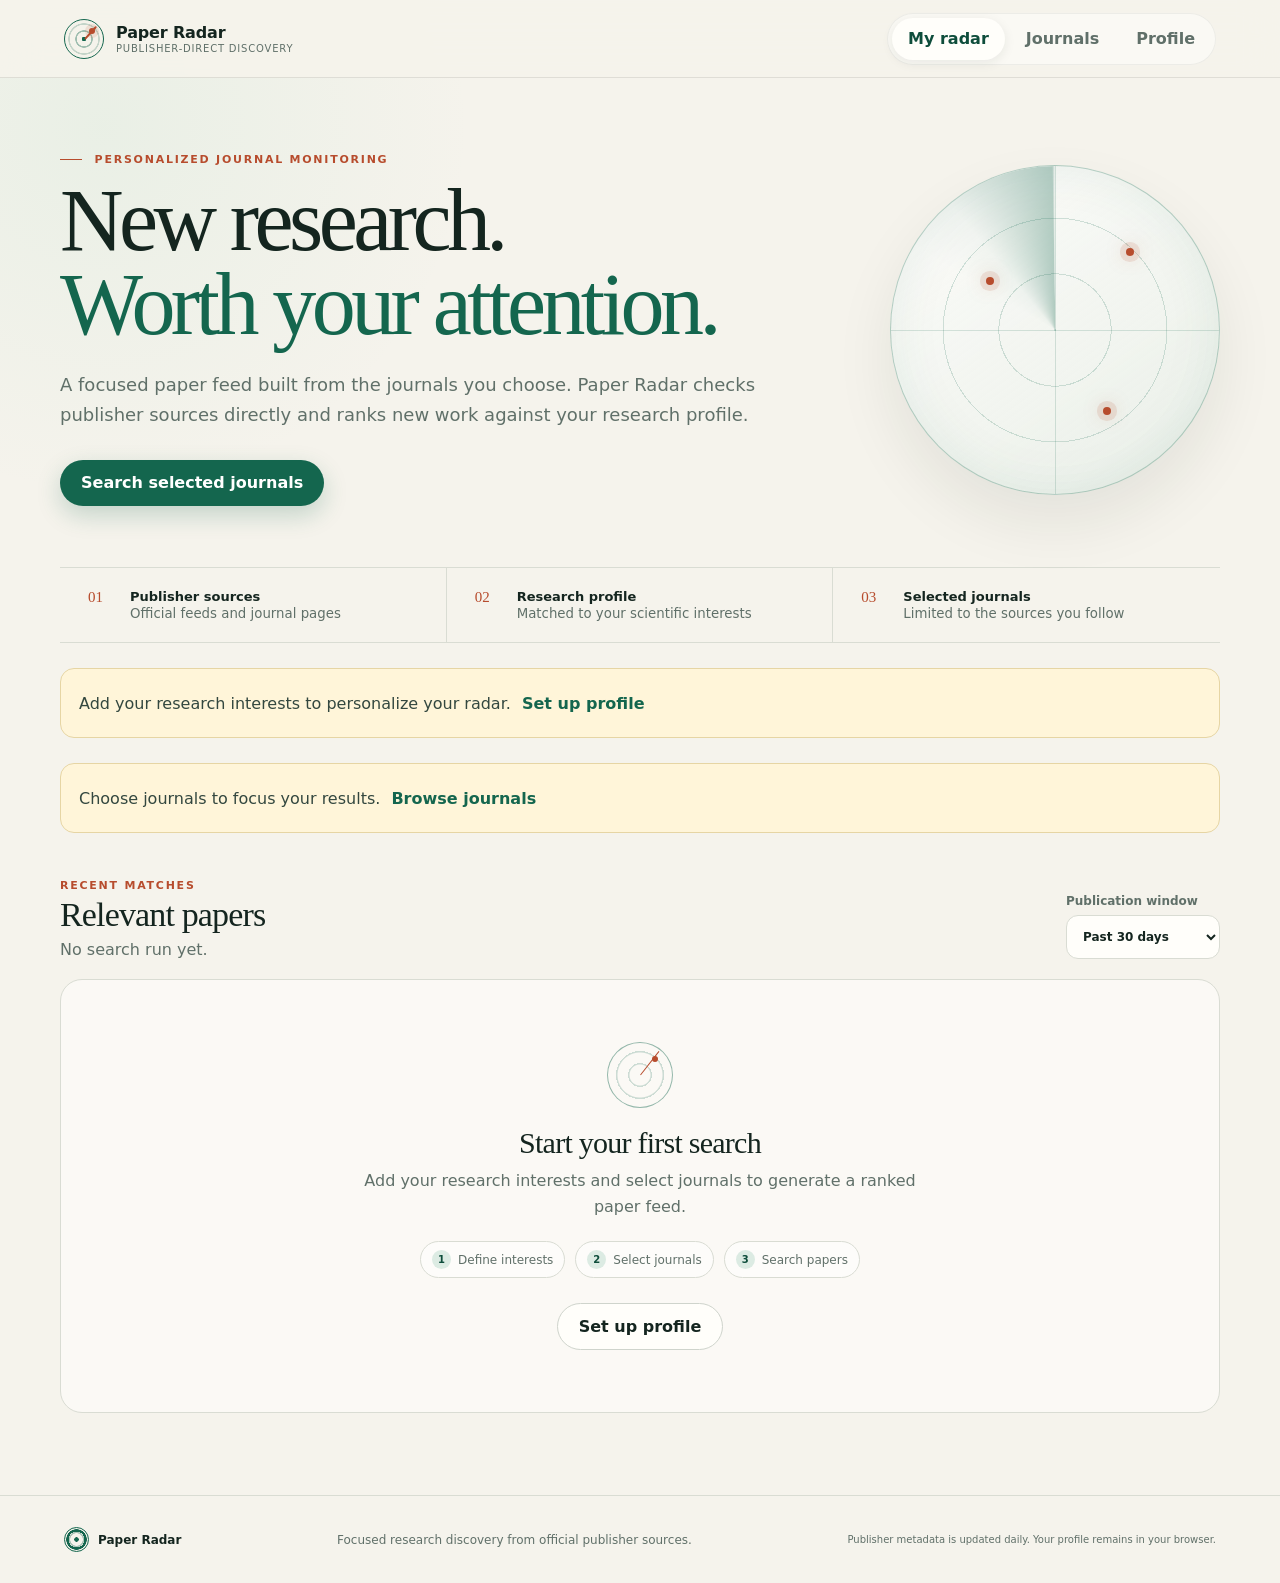
==== index.html @ d27cb145 "Refine interface copy and remove playful slogans" ====
<!doctype html>
<html lang="en">
<head>
  <meta charset="utf-8" />
  <meta name="viewport" content="width=device-width,initial-scale=1" />
  <meta name="description" content="Track new research from journals you choose. Paper Radar checks publisher sources directly and ranks papers against your research profile." />
  <meta name="theme-color" content="#123d32" />
  <meta property="og:type" content="website" />
  <meta property="og:title" content="Paper Radar — Personalized Research Paper Discovery" />
  <meta property="og:description" content="A focused research feed built from journals you trust and the topics you care about." />
  <meta property="og:url" content="https://1250570476.github.io/paper-radar/" />
  <link rel="canonical" href="https://1250570476.github.io/paper-radar/" />
  <title>Paper Radar — Personalized Research Paper Discovery</title>
  <link rel="stylesheet" href="styles.css?v=brand-2" />
  <link rel="stylesheet" href="progress.css?v=1" />
  <script type="application/ld+json">{"@context":"https://schema.org","@type":"SoftwareApplication","name":"Paper Radar","applicationCategory":"EducationalApplication","operatingSystem":"Web","description":"Personalized research paper discovery from selected journal publisher sources.","url":"https://1250570476.github.io/paper-radar/"}</script>
</head>
<body>
  <a class="skip-link" href="#main-content">Skip to content</a>
  <header class="topbar">
    <a class="brand" href="#" aria-label="Paper Radar home">
      <span class="brand-mark" aria-hidden="true"><i></i></span>
      <span class="brand-copy"><strong>Paper Radar</strong><small>Publisher-direct discovery</small></span>
    </a>
    <nav aria-label="Primary navigation">
      <button class="nav-button active" data-view="feed">My radar</button>
      <button class="nav-button" data-view="journals">Journals</button>
      <button class="nav-button" data-view="profile">Profile</button>
    </nav>
  </header>

  <main id="main-content">
    <section id="feed-view" class="view">
      <div class="hero">
        <div class="hero-copy">
          <p class="eyebrow"><span></span> PERSONALIZED JOURNAL MONITORING</p>
          <h1>New research.<br><span>Worth your attention.</span></h1>
          <p class="hero-summary">A focused paper feed built from the journals you choose. Paper Radar checks publisher sources directly and ranks new work against your research profile.</p>
          <div class="hero-actions">
            <button id="refresh-button" class="primary">Search selected journals</button>
          </div>
        </div>
        <div class="hero-radar" aria-hidden="true"><div class="radar-sweep"></div><span class="signal signal-one"></span><span class="signal signal-two"></span><span class="signal signal-three"></span></div>
      </div>

      <div class="trust-strip" aria-label="How Paper Radar works">
        <div><span>01</span><strong>Publisher sources</strong><small>Official feeds and journal pages</small></div>
        <div><span>02</span><strong>Research profile</strong><small>Matched to your scientific interests</small></div>
        <div><span>03</span><strong>Selected journals</strong><small>Limited to the sources you follow</small></div>
      </div>

      <div id="profile-warning" class="notice hidden">Add your research interests to personalize your radar. <button data-go-profile>Set up profile</button></div>
      <div id="journal-warning" class="notice hidden">Choose journals to focus your results. <button data-go-journals>Browse journals</button></div>
      <div class="feed-toolbar"><div><p class="section-kicker">RECENT MATCHES</p><h2>Relevant papers</h2><p id="feed-status">No search run yet.</p></div>
        <label>Publication window<select id="days-select"><option value="7">Past 7 days</option><option value="30" selected>Past 30 days</option><option value="90">Past 90 days</option></select></label>
      </div>
      <div id="paper-list" class="paper-list"></div>
      <div id="empty-state" class="empty">
        <div class="empty-radar" aria-hidden="true"><span></span></div>
        <h3>Start your first search</h3>
        <p>Add your research interests and select journals to generate a ranked paper feed.</p>
        <div class="empty-steps"><span><b>1</b> Define interests</span><span><b>2</b> Select journals</span><span><b>3</b> Search papers</span></div>
        <button class="secondary" data-go-profile>Set up profile</button>
      </div>
    </section>

    <section id="journals-view" class="view hidden">
      <div class="section-heading"><p class="eyebrow"><span></span> JOURNAL SOURCES</p><h1>Select journals<br><em>to follow.</em></h1><p>Build a focused source list from supported journals. Paper Radar monitors their official publisher pages and feeds.</p></div>
      <article class="panel journal-browser">
        <div class="journal-search-row">
          <label class="field">Find a journal by title or ISSN
            <input id="journal-search" type="search" placeholder="Try Science Robotics, Biomaterials, or an ISSN" />
          </label>
          <button id="journal-search-button" class="primary" type="button">Find journals</button>
        </div>
        <div class="catalog-meta"><span id="journal-search-status">Search publisher-monitored journals.</span><span id="last-checked"></span></div>
        <div id="journal-results" class="journal-results"></div>
      </article>
      <div class="favorites-heading"><div><p class="section-kicker">YOUR SOURCE LIST</p><h2>Selected journals</h2><p id="favorites-count">0 journals selected</p></div><button id="check-journals-button" class="secondary">Refresh journal data</button></div>
      <div id="favorite-journals" class="favorite-journals"></div>
    </section>

    <section id="profile-view" class="view hidden">
      <div class="section-heading"><p class="eyebrow"><span></span> RESEARCH PROFILE</p><h1>Define your<br><em>research interests.</em></h1><p>Describe your work in scientific language. Your profile remains in this browser and is used to rank papers from your selected journals.</p></div>
      <form id="profile-form" class="profile-grid">
        <article class="panel">
          <div class="step"><span>1</span><div><h2>Add your research context</h2><p>Upload a CV or paste selected research text. Extraction happens locally in your browser.</p></div></div>
          <label class="dropzone" for="cv-file"><input id="cv-file" type="file" accept=".pdf,.txt,.md,text/plain,application/pdf" /><strong>Choose a CV file</strong><span id="file-label">PDF, TXT, or Markdown</span></label>
          <label class="field">CV and research context<textarea id="cv-text" rows="8" placeholder="Extracted text appears here. You can also paste selected research context directly."></textarea></label>
        </article>
        <article class="panel">
          <div class="step"><span>2</span><div><h2>Define research interests</h2><p>Combine specific systems, materials, methods, mechanisms, and applications.</p></div></div>
          <label class="field">Research interests<textarea id="interests" rows="7" required placeholder="Example: magnetic hydrogel microrobots, ultrasound neuromodulation, droplet microfluidics, piezoelectric nanoparticles"></textarea></label>
          <label class="field">Topics to filter out<input id="excluded" placeholder="Optional: cancer, astronomy" /></label>
        </article>
        <article class="panel journals">
          <div class="step"><span>3</span><div><h2>Select trusted journals</h2><p>Your source list keeps discovery intentional and transparent.</p></div></div>
          <button type="button" class="secondary" data-go-journals>Choose journals</button>
          <p id="profile-journal-summary" class="inline-summary"></p>
        </article>
        <div class="form-actions"><span id="save-status"></span><button class="primary" type="submit">Save research profile</button></div>
      </form>
    </section>
  </main>

  <aside id="search-progress" class="search-progress hidden" aria-live="polite" aria-label="Paper search progress">
    <div class="scan-head"><div class="scan-orbit" aria-hidden="true"><span></span></div><div><p class="scan-kicker">SEARCHING SELECTED JOURNALS</p><h2>Search in progress</h2></div><button id="minimize-scan" class="scan-minimize" type="button" aria-label="Minimize search progress">−</button></div>
    <div class="scan-body"><div class="scan-progress-track"><span id="scan-progress-bar"></span></div><div class="scan-progress-meta"><strong id="scan-percent">0%</strong></div>
      <div class="scan-current"><span class="scan-pulse"></span><div><small id="scan-current-label">CURRENT JOURNAL</small><strong id="scan-current-value">Preparing selected journals</strong></div></div>
      <div class="scan-stats"><div><strong id="scan-candidates">0</strong><span>papers checked</span></div><div><strong id="scan-matches">0</strong><span>matches found</span></div></div>
    </div>
    <button id="expand-scan" class="scan-expand hidden" type="button"><span class="scan-pulse"></span><span id="scan-mini-text">Scanning papers…</span><strong id="scan-mini-percent">0%</strong></button>
  </aside>

  <footer><div class="footer-brand"><span class="mini-mark" aria-hidden="true"></span><strong>Paper Radar</strong></div><p>Focused research discovery from official publisher sources.</p><small>Publisher metadata is updated daily. Your profile remains in your browser.</small></footer>
  <script type="module" src="app.js?v=brand-2"></script>
</body>
</html>
---- styles.css ----
:root {
  --ink: #14251f;
  --ink-soft: #33473f;
  --muted: #607069;
  --paper: #f5f3ec;
  --paper-deep: #ece9df;
  --card: #fffefa;
  --line: #d9dcd3;
  --green: #14664e;
  --green-dark: #0e4d3b;
  --mint: #dcebe3;
  --mint-bright: #8bd3b2;
  --orange: #b74c2d;
  --orange-soft: #f2d9cf;
  --shadow: 0 18px 50px rgba(20, 37, 31, .08);
}

* { box-sizing: border-box; }
html { scroll-behavior: smooth; }
body {
  margin: 0;
  background:
    radial-gradient(circle at 8% 8%, rgba(139, 211, 178, .11), transparent 23rem),
    var(--paper);
  color: var(--ink);
  font-family: Inter, ui-sans-serif, system-ui, -apple-system, BlinkMacSystemFont, "Segoe UI", sans-serif;
  -webkit-font-smoothing: antialiased;
}
button, select, input, textarea { font: inherit; }
button, a { -webkit-tap-highlight-color: transparent; }
button:focus-visible, a:focus-visible, select:focus-visible, input:focus-visible, textarea:focus-visible {
  outline: 3px solid #ef9b79;
  outline-offset: 3px;
}
.skip-link { position: fixed; left: 18px; top: -80px; z-index: 100; padding: 11px 16px; border-radius: 10px; background: var(--ink); color: white; text-decoration: none; }
.skip-link:focus { top: 14px; }
.hidden { display: none !important; }

.topbar {
  min-height: 78px;
  border-bottom: 1px solid rgba(20, 37, 31, .1);
  display: flex;
  align-items: center;
  justify-content: space-between;
  gap: 28px;
  padding: 10px clamp(20px, 5vw, 76px);
  background: rgba(245, 243, 236, .9);
  position: sticky;
  top: 0;
  z-index: 20;
  backdrop-filter: blur(18px);
}
.brand { display: flex; align-items: center; gap: 12px; color: var(--ink); text-decoration: none; }
.brand-mark, .mini-mark {
  position: relative;
  display: block;
  flex: none;
  width: 40px;
  height: 40px;
  border: 1.5px solid var(--green);
  border-radius: 50%;
  background:
    radial-gradient(circle, var(--green) 0 2px, transparent 2.5px 7px, rgba(20,102,78,.38) 7.5px 8.5px, transparent 9px 14px, rgba(20,102,78,.22) 14.5px 15.5px, transparent 16px);
}
.brand-mark::before { content: ""; position: absolute; left: 50%; bottom: 50%; width: 1.5px; height: 17px; background: var(--orange); transform-origin: bottom; transform: rotate(42deg); border-radius: 2px; }
.brand-mark i { position: absolute; width: 6px; height: 6px; border-radius: 50%; background: var(--orange); right: 8px; top: 8px; box-shadow: 0 0 0 4px rgba(183,76,45,.12); }
.brand-copy { display: grid; gap: 1px; }
.brand-copy strong { font-size: 16px; letter-spacing: -.01em; }
.brand-copy small { color: var(--muted); font-size: 10px; letter-spacing: .08em; text-transform: uppercase; }
.topbar nav { display: flex; gap: 5px; padding: 4px; border-radius: 999px; background: rgba(255,255,255,.48); border: 1px solid rgba(20,37,31,.06); }
.nav-button { min-height: 42px; border: 0; background: transparent; padding: 10px 16px; border-radius: 999px; color: var(--muted); cursor: pointer; font-weight: 650; }
.nav-button:hover { color: var(--ink); }
.nav-button.active { background: var(--card); color: var(--green-dark); box-shadow: 0 3px 12px rgba(20,37,31,.08); }

main { max-width: 1220px; margin: auto; padding: 0 30px 82px; }
.hero { min-height: 490px; display: grid; grid-template-columns: minmax(0, 1.45fr) minmax(290px, .55fr); align-items: center; gap: clamp(30px, 8vw, 110px); padding: 72px 0 58px; border-bottom: 1px solid var(--line); }
.hero-copy { max-width: 800px; }
.eyebrow, .section-kicker { margin: 0; color: var(--orange); font-size: 11px; font-weight: 850; letter-spacing: .16em; text-transform: uppercase; }
.eyebrow span { display: inline-block; width: 22px; height: 1px; margin: 0 7px 3px 0; background: currentColor; }
.hero h1, .section-heading h1 {
  font-family: Georgia, "Times New Roman", serif;
  font-size: clamp(50px, 7.2vw, 88px);
  line-height: .95;
  letter-spacing: -.052em;
  margin: 13px 0 24px;
  font-weight: 500;
}
.hero h1 span, .section-heading h1 em { color: var(--green); font-style: normal; }
.hero-summary, .section-heading > p:last-child { max-width: 730px; color: var(--muted); font-size: 18px; line-height: 1.65; }
.hero-actions { display: flex; align-items: center; gap: 18px; margin-top: 30px; }
.hero-actions small { color: var(--muted); }
.primary, .secondary { min-height: 46px; border-radius: 999px; padding: 13px 21px; font-weight: 760; cursor: pointer; white-space: nowrap; transition: transform .18s ease, box-shadow .18s ease, background .18s ease; }
.primary { border: 0; background: var(--green); color: white; box-shadow: 0 9px 25px rgba(20,102,78,.22); }
.primary:hover { background: var(--green-dark); transform: translateY(-1px); box-shadow: 0 12px 28px rgba(20,102,78,.26); }
.primary:disabled { opacity: .55; transform: none; cursor: wait; }
.secondary { border: 1px solid #cfd4cc; background: var(--card); color: var(--ink); }
.secondary:hover { border-color: #aab7b0; transform: translateY(-1px); box-shadow: 0 8px 20px rgba(20,37,31,.07); }

.hero-radar { justify-self: end; position: relative; width: min(31vw, 330px); aspect-ratio: 1; border-radius: 50%; overflow: hidden; border: 1px solid rgba(20,102,78,.3); background: repeating-radial-gradient(circle, rgba(20,102,78,.18) 0 1px, transparent 1px 24%), linear-gradient(145deg, rgba(255,255,255,.72), rgba(220,235,227,.45)); box-shadow: inset 0 0 50px rgba(20,102,78,.08), 0 28px 60px rgba(20,37,31,.08); }
.hero-radar::before, .hero-radar::after { content: ""; position: absolute; background: rgba(20,102,78,.16); }
.hero-radar::before { width: 100%; height: 1px; top: 50%; }
.hero-radar::after { height: 100%; width: 1px; left: 50%; }
.radar-sweep { position: absolute; inset: 0; border-radius: 50%; background: conic-gradient(from 0deg, transparent 0 300deg, rgba(20,102,78,.03) 320deg, rgba(20,102,78,.3) 359deg, transparent 360deg); animation: heroSweep 6s linear infinite; }
.signal { position: absolute; z-index: 2; width: 8px; height: 8px; background: var(--orange); border-radius: 50%; box-shadow: 0 0 0 6px rgba(183,76,45,.12), 0 0 18px rgba(183,76,45,.5); }
.signal-one { left: 29%; top: 34%; }
.signal-two { right: 26%; top: 25%; animation: signalPulse 2.2s 1s infinite; }
.signal-three { right: 33%; bottom: 24%; animation: signalPulse 2.6s .4s infinite; }
.hero-radar strong { position: absolute; z-index: 2; left: 50%; top: 50%; transform: translate(-50%,-50%); color: var(--green-dark); font-family: Georgia, serif; font-size: clamp(15px, 1.6vw, 22px); font-weight: 500; text-align: center; line-height: 1.05; letter-spacing: -.02em; }

.trust-strip { display: grid; grid-template-columns: repeat(3, 1fr); border-bottom: 1px solid var(--line); }
.trust-strip > div { position: relative; display: grid; grid-template-columns: 32px 1fr; column-gap: 10px; padding: 21px 28px; border-right: 1px solid var(--line); }
.trust-strip > div:last-child { border-right: 0; }
.trust-strip span { grid-row: 1 / 3; color: var(--orange); font-family: Georgia, serif; font-size: 15px; }
.trust-strip strong { font-size: 13px; }
.trust-strip small { margin-top: 2px; color: var(--muted); }

.notice { margin: 25px 0 0; padding: 15px 18px; background: #fff5d9; border: 1px solid #e6d5a4; border-radius: 14px; color: var(--ink-soft); }
.notice button { min-height: 38px; border: 0; background: transparent; color: var(--green); font-weight: 800; cursor: pointer; }
.feed-toolbar, .favorites-heading { display: flex; justify-content: space-between; align-items: end; gap: 24px; margin: 46px 0 20px; }
.feed-toolbar h2, .favorites-heading h2 { margin: 4px 0 6px; font-family: Georgia, serif; font-size: 34px; font-weight: 500; letter-spacing: -.025em; }
.feed-toolbar p:not(.section-kicker), .favorites-heading p:not(.section-kicker) { margin: 0; color: var(--muted); }
.feed-toolbar label { color: var(--muted); font-size: 12px; font-weight: 700; }
.feed-toolbar select { display: block; min-height: 44px; margin-top: 7px; border: 1px solid var(--line); background: var(--card); border-radius: 12px; padding: 9px 34px 9px 12px; color: var(--ink); }

.paper-list { display: grid; gap: 14px; }
.paper-card { position: relative; background: var(--card); border: 1px solid var(--line); border-radius: 19px; padding: 25px 27px; display: grid; grid-template-columns: 88px 1fr auto; gap: 23px; align-items: start; box-shadow: 0 3px 12px rgba(20,37,31,.035); transition: transform .18s ease, box-shadow .18s ease, border-color .18s ease; }
.paper-card::before { content: ""; position: absolute; left: -1px; top: 24px; bottom: 24px; width: 3px; border-radius: 0 3px 3px 0; background: var(--green); opacity: .75; }
.paper-card:hover { transform: translateY(-2px); border-color: #c1cac4; box-shadow: var(--shadow); }
.score { width: 74px; height: 74px; border-radius: 50%; display: grid; place-items: center; background: conic-gradient(var(--green) calc(var(--score)*1%), var(--mint) 0); position: relative; }
.score::after { content: ""; position: absolute; inset: 7px; background: var(--card); border-radius: 50%; }
.score strong { z-index: 1; font-size: 19px; }
.score small { z-index: 1; font-size: 8px; position: absolute; top: 47px; color: var(--muted); letter-spacing: .04em; }
.paper-meta { font-size: 11px; text-transform: uppercase; letter-spacing: .09em; color: var(--orange); font-weight: 800; }
.paper-card h3 { font-family: Georgia, serif; font-size: 25px; line-height: 1.22; letter-spacing: -.02em; margin: 7px 0 10px; font-weight: 500; }
.paper-card p { color: var(--muted); line-height: 1.58; margin: 0; }
.paper-card .why { display: inline-block; margin-top: 14px; padding: 6px 9px; border-radius: 8px; background: #edf5f1; color: var(--green-dark); font-size: 12px; }
.paper-actions { display: flex; gap: 7px; }
.icon-button { border: 1px solid var(--line); background: var(--card); width: 42px; height: 42px; border-radius: 50%; cursor: pointer; text-decoration: none; color: var(--ink); display: grid; place-items: center; }
.icon-button:hover { border-color: var(--green); color: var(--green); }

.empty { text-align: center; padding: 62px 24px; background: rgba(255,254,250,.65); border: 1px solid var(--line); border-radius: 22px; }
.empty.compact { padding: 34px 20px; }
.empty h3 { font-family: Georgia, serif; font-size: 30px; font-weight: 500; letter-spacing: -.025em; margin: 18px 0 8px; }
.empty p { max-width: 590px; margin: 0 auto 22px; color: var(--muted); line-height: 1.6; }
.empty-radar { width: 66px; height: 66px; margin: auto; border: 1px solid rgba(20,102,78,.45); border-radius: 50%; background: repeating-radial-gradient(circle, transparent 0 10px, rgba(20,102,78,.2) 11px 12px); position: relative; overflow: hidden; }
.empty-radar::before { content: ""; position: absolute; left: 50%; bottom: 50%; width: 1px; height: 30px; background: var(--orange); transform-origin: bottom; transform: rotate(38deg); }
.empty-radar span { position: absolute; right: 14px; top: 13px; width: 6px; height: 6px; border-radius: 50%; background: var(--orange); }
.empty-steps { display: flex; justify-content: center; flex-wrap: wrap; gap: 10px; margin: 0 0 25px; }
.empty-steps span { display: flex; align-items: center; gap: 7px; padding: 8px 11px; border: 1px solid var(--line); border-radius: 999px; color: var(--muted); font-size: 12px; background: rgba(255,255,255,.55); }
.empty-steps b { display: grid; place-items: center; width: 19px; height: 19px; border-radius: 50%; background: var(--mint); color: var(--green-dark); font-size: 10px; }

.section-heading { padding: 76px 0 46px; border-bottom: 1px solid var(--line); }
.section-heading h1 { font-size: clamp(46px, 6vw, 72px); }
.profile-grid { display: grid; grid-template-columns: 1fr 1fr; gap: 18px; margin-top: 28px; }
.panel { background: var(--card); border: 1px solid var(--line); border-radius: 20px; padding: 27px; box-shadow: var(--shadow); }
.panel.journals { grid-column: 1/-1; }
.step { display: flex; gap: 14px; margin-bottom: 22px; }
.step > span { flex: none; width: 34px; height: 34px; border-radius: 50%; display: grid; place-items: center; background: var(--mint); color: var(--green-dark); font-weight: 800; }
.step h2 { font-family: Georgia, serif; margin: 0 0 5px; font-size: 25px; font-weight: 500; letter-spacing: -.02em; }
.step p { margin: 0; color: var(--muted); line-height: 1.5; }
.dropzone { border: 1.5px dashed #aebbb4; border-radius: 15px; padding: 27px; display: grid; place-items: center; background: #f7faf7; cursor: pointer; }
.dropzone:hover { border-color: var(--green); background: #f1f7f3; }
.dropzone input { display: none; }
.dropzone span { font-size: 12px; color: var(--muted); margin-top: 5px; }
.field { display: block; font-size: 12px; font-weight: 760; margin-top: 18px; color: var(--ink-soft); }
.field input, .field textarea { width: 100%; border: 1px solid var(--line); background: #fafbf8; border-radius: 11px; padding: 13px; margin-top: 7px; resize: vertical; color: var(--ink); }
.field textarea:focus, .field input:focus { outline: 3px solid rgba(20,102,78,.2); border-color: var(--green); }
.form-actions { grid-column: 1/-1; display: flex; justify-content: flex-end; align-items: center; gap: 16px; color: var(--green); }
.inline-summary { display: inline-block; margin: 0 0 0 12px; color: var(--muted); font-size: 13px; }
.journal-browser { margin-top: 28px; padding: 27px; }
.journal-search-row { display: grid; grid-template-columns: 1fr auto; gap: 12px; align-items: end; }
.journal-search-row .field { margin: 0; }
.catalog-meta { display: flex; justify-content: space-between; gap: 16px; color: var(--muted); font-size: 12px; padding: 16px 2px; }
.journal-results, .favorite-journals { display: grid; gap: 11px; }
.journal-card { border: 1px solid var(--line); background: #fafbf8; border-radius: 15px; padding: 19px 21px; display: flex; align-items: center; justify-content: space-between; gap: 20px; }
.journal-card:hover { border-color: #b8c5bd; }
.journal-card h3 { font-family: Georgia, serif; font-size: 22px; font-weight: 500; margin: 4px 0 6px; }
.journal-card p { margin: 0 0 7px; color: var(--muted); }
.journal-card small { color: var(--muted); }
.journal-type { font-size: 10px; text-transform: uppercase; color: var(--orange); font-weight: 850; letter-spacing: .1em; }

footer { border-top: 1px solid var(--line); padding: 31px clamp(20px, 5vw, 76px); color: var(--muted); font-size: 12px; display: grid; grid-template-columns: auto 1fr auto; align-items: center; gap: 22px; }
footer p, footer small { margin: 0; }
footer p { text-align: center; }
.footer-brand { display: flex; align-items: center; gap: 9px; color: var(--ink); }
.mini-mark { width: 25px; height: 25px; background: repeating-radial-gradient(circle, var(--green) 0 2px, transparent 2.5px 6px, rgba(20,102,78,.35) 6.5px 7.5px, transparent 8px); }

.search-progress { border-color: #cdd8d1 !important; background: var(--card) !important; }
.scan-head { background: linear-gradient(135deg, #eef7f2, #fff7f2) !important; }
.scan-stats { grid-template-columns: repeat(2, 1fr) !important; }

@keyframes heroSweep { to { transform: rotate(360deg); } }
@keyframes signalPulse { 50% { box-shadow: 0 0 0 10px rgba(183,76,45,0), 0 0 20px rgba(183,76,45,.6); } }

@media (prefers-reduced-motion: reduce) {
  *, *::before, *::after { scroll-behavior: auto !important; animation-duration: .01ms !important; animation-iteration-count: 1 !important; transition-duration: .01ms !important; }
}

@media (max-width: 820px) {
  .brand-copy small { display: none; }
  main { padding-inline: 18px; }
  .hero { min-height: 0; grid-template-columns: 1fr; padding: 54px 0 38px; }
  .hero-radar { display: none; }
  .trust-strip { grid-template-columns: 1fr; }
  .trust-strip > div { border-right: 0; border-bottom: 1px solid var(--line); padding-inline: 10px; }
  .trust-strip > div:last-child { border-bottom: 0; }
  .profile-grid { grid-template-columns: 1fr; }
  .panel.journals { grid-column: auto; }
  footer { grid-template-columns: 1fr; text-align: center; }
  footer p { text-align: center; }
  .footer-brand { justify-content: center; }
}

@media (max-width: 620px) {
  .topbar { min-height: 70px; padding: 9px 14px; align-items: center; }
  .brand-copy { display: none; }
  .brand-mark { width: 36px; height: 36px; }
  .topbar nav { gap: 1px; }
  .nav-button { min-height: 40px; padding: 8px 10px; font-size: 13px; }
  main { padding: 0 15px 52px; }
  .hero h1 { font-size: clamp(45px, 14vw, 64px); }
  .hero-summary { font-size: 16px; }
  .hero-actions { align-items: flex-start; flex-direction: column; gap: 10px; }
  .hero-actions .primary { width: 100%; }
  .feed-toolbar { align-items: flex-start; margin-top: 36px; }
  .feed-toolbar label { display: none; }
  .paper-card { grid-template-columns: 62px 1fr; padding: 19px; gap: 15px; }
  .score { width: 60px; height: 60px; }
  .score small { top: 39px; }
  .paper-actions { grid-column: 2; }
  .empty { padding: 44px 18px; }
  .empty-steps { display: grid; justify-content: stretch; }
  .empty-steps span { justify-content: flex-start; }
  .journal-search-row { grid-template-columns: 1fr; }
  .journal-card { display: block; }
  .journal-card button { width: 100%; margin-top: 15px; }
  .catalog-meta, .favorites-heading { align-items: flex-start; flex-direction: column; }
  .favorites-heading .secondary { width: 100%; }
  .inline-summary { display: block; margin: 12px 0 0; }
}
---- progress.css ----
.scan-stats{grid-template-columns:repeat(2,1fr)}
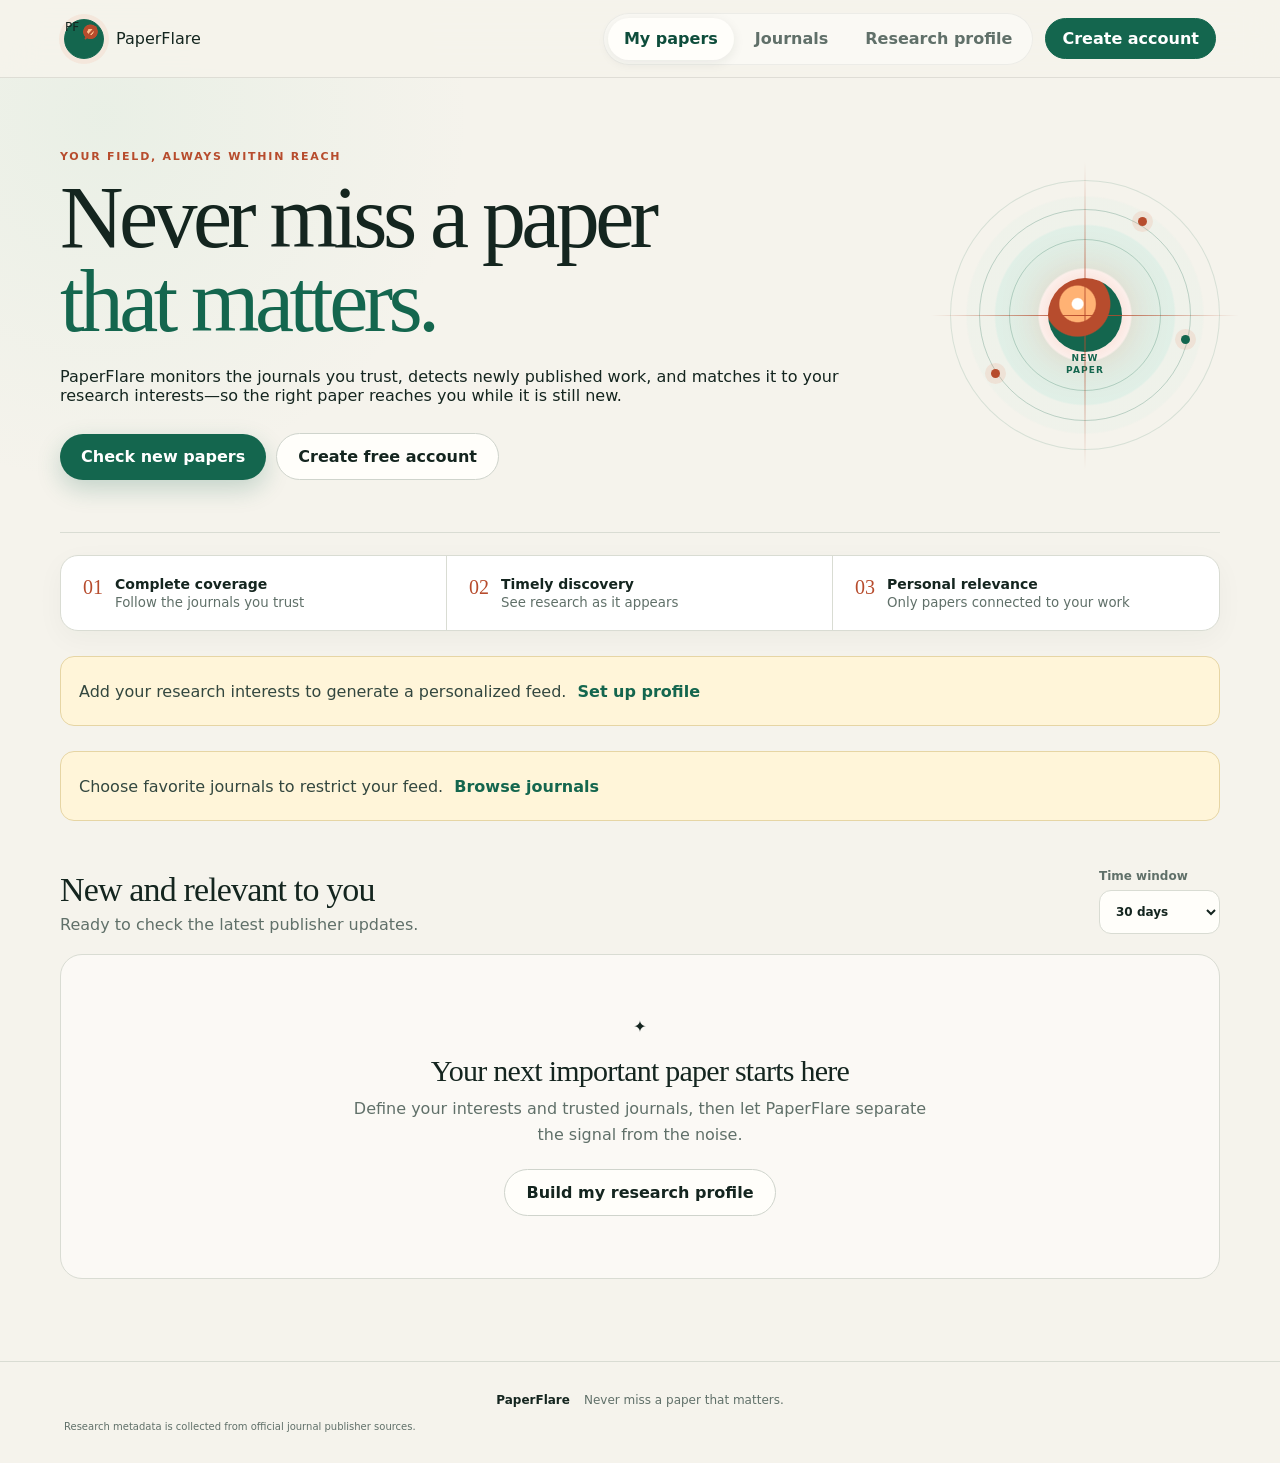
==== commit 6832459b: "Rebrand site and add Supabase account flow" ====
--- a/index.html
+++ b/index.html
@@ -3,116 +3,127 @@
 <head>
   <meta charset="utf-8" />
   <meta name="viewport" content="width=device-width,initial-scale=1" />
-  <meta name="description" content="Track new research from journals you choose. Paper Radar checks publisher sources directly and ranks papers against your research profile." />
-  <meta name="theme-color" content="#123d32" />
+  <meta name="description" content="PaperFlare monitors the journals you trust and alerts you when newly published research matches your work." />
+  <meta name="theme-color" content="#1f684f" />
   <meta property="og:type" content="website" />
-  <meta property="og:title" content="Paper Radar — Personalized Research Paper Discovery" />
-  <meta property="og:description" content="A focused research feed built from journals you trust and the topics you care about." />
+  <meta property="og:title" content="PaperFlare — Never miss a paper that matters" />
+  <meta property="og:description" content="Newly published research, matched to your interests and delivered without the noise." />
   <meta property="og:url" content="https://1250570476.github.io/paper-radar/" />
   <link rel="canonical" href="https://1250570476.github.io/paper-radar/" />
-  <title>Paper Radar — Personalized Research Paper Discovery</title>
-  <link rel="stylesheet" href="styles.css?v=brand-2" />
+  <title>PaperFlare — Never miss a paper that matters</title>
+  <link rel="stylesheet" href="styles.css?v=paperflare-1" />
   <link rel="stylesheet" href="progress.css?v=1" />
-  <script type="application/ld+json">{"@context":"https://schema.org","@type":"SoftwareApplication","name":"Paper Radar","applicationCategory":"EducationalApplication","operatingSystem":"Web","description":"Personalized research paper discovery from selected journal publisher sources.","url":"https://1250570476.github.io/paper-radar/"}</script>
+  <link rel="stylesheet" href="paperflare.css?v=1" />
 </head>
 <body>
   <a class="skip-link" href="#main-content">Skip to content</a>
   <header class="topbar">
-    <a class="brand" href="#" aria-label="Paper Radar home">
-      <span class="brand-mark" aria-hidden="true"><i></i></span>
-      <span class="brand-copy"><strong>Paper Radar</strong><small>Publisher-direct discovery</small></span>
-    </a>
-    <nav aria-label="Primary navigation">
-      <button class="nav-button active" data-view="feed">My radar</button>
-      <button class="nav-button" data-view="journals">Journals</button>
-      <button class="nav-button" data-view="profile">Profile</button>
-    </nav>
+    <a class="brand" href="#" aria-label="PaperFlare home"><span class="brand-mark" aria-hidden="true">PF</span><span>PaperFlare</span></a>
+    <div class="top-actions">
+      <nav aria-label="Primary navigation">
+        <button class="nav-button active" data-view="feed">My papers</button>
+        <button class="nav-button" data-view="journals">Journals</button>
+        <button class="nav-button" data-view="profile">Research profile</button>
+      </nav>
+      <button id="account-button" class="account-button" type="button">Create account</button>
+    </div>
   </header>
 
   <main id="main-content">
     <section id="feed-view" class="view">
       <div class="hero">
-        <div class="hero-copy">
-          <p class="eyebrow"><span></span> PERSONALIZED JOURNAL MONITORING</p>
-          <h1>New research.<br><span>Worth your attention.</span></h1>
-          <p class="hero-summary">A focused paper feed built from the journals you choose. Paper Radar checks publisher sources directly and ranks new work against your research profile.</p>
-          <div class="hero-actions">
-            <button id="refresh-button" class="primary">Search selected journals</button>
-          </div>
-        </div>
-        <div class="hero-radar" aria-hidden="true"><div class="radar-sweep"></div><span class="signal signal-one"></span><span class="signal signal-two"></span><span class="signal signal-three"></span></div>
+        <div><p class="eyebrow">YOUR FIELD, ALWAYS WITHIN REACH</p><h1>Never miss a paper<br><span>that matters.</span></h1>
+        <p>PaperFlare monitors the journals you trust, detects newly published work, and matches it to your research interests—so the right paper reaches you while it is still new.</p>
+        <div class="hero-actions"><button id="refresh-button" class="primary">Check new papers</button><button class="secondary" type="button" data-open-account>Create free account</button></div></div>
+        <div class="flare-visual" aria-hidden="true"><span class="flare-core"></span><span class="flare-ring ring-one"></span><span class="flare-ring ring-two"></span><i class="flare-dot dot-one"></i><i class="flare-dot dot-two"></i><i class="flare-dot dot-three"></i><strong>NEW<br>PAPER</strong></div>
       </div>
-
-      <div class="trust-strip" aria-label="How Paper Radar works">
-        <div><span>01</span><strong>Publisher sources</strong><small>Official feeds and journal pages</small></div>
-        <div><span>02</span><strong>Research profile</strong><small>Matched to your scientific interests</small></div>
-        <div><span>03</span><strong>Selected journals</strong><small>Limited to the sources you follow</small></div>
+      <div class="value-strip" aria-label="PaperFlare core values">
+        <div><span>01</span><strong>Complete coverage</strong><small>Follow the journals you trust</small></div>
+        <div><span>02</span><strong>Timely discovery</strong><small>See research as it appears</small></div>
+        <div><span>03</span><strong>Personal relevance</strong><small>Only papers connected to your work</small></div>
       </div>
-
-      <div id="profile-warning" class="notice hidden">Add your research interests to personalize your radar. <button data-go-profile>Set up profile</button></div>
-      <div id="journal-warning" class="notice hidden">Choose journals to focus your results. <button data-go-journals>Browse journals</button></div>
-      <div class="feed-toolbar"><div><p class="section-kicker">RECENT MATCHES</p><h2>Relevant papers</h2><p id="feed-status">No search run yet.</p></div>
-        <label>Publication window<select id="days-select"><option value="7">Past 7 days</option><option value="30" selected>Past 30 days</option><option value="90">Past 90 days</option></select></label>
+      <div id="profile-warning" class="notice hidden">Add your research interests to generate a personalized feed. <button data-go-profile>Set up profile</button></div>
+      <div id="journal-warning" class="notice hidden">Choose favorite journals to restrict your feed. <button data-go-journals>Browse journals</button></div>
+      <div class="feed-toolbar"><div><h2>New and relevant to you</h2><p id="feed-status">Ready to check the latest publisher updates.</p></div>
+        <label>Time window<select id="days-select"><option value="7">7 days</option><option value="30" selected>30 days</option><option value="90">90 days</option></select></label>
       </div>
       <div id="paper-list" class="paper-list"></div>
-      <div id="empty-state" class="empty">
-        <div class="empty-radar" aria-hidden="true"><span></span></div>
-        <h3>Start your first search</h3>
-        <p>Add your research interests and select journals to generate a ranked paper feed.</p>
-        <div class="empty-steps"><span><b>1</b> Define interests</span><span><b>2</b> Select journals</span><span><b>3</b> Search papers</span></div>
-        <button class="secondary" data-go-profile>Set up profile</button>
-      </div>
+      <div id="empty-state" class="empty"><div class="radar-icon">✦</div><h3>Your next important paper starts here</h3><p>Define your interests and trusted journals, then let PaperFlare separate the signal from the noise.</p><button class="secondary" data-go-profile>Build my research profile</button></div>
     </section>
 
     <section id="journals-view" class="view hidden">
-      <div class="section-heading"><p class="eyebrow"><span></span> JOURNAL SOURCES</p><h1>Select journals<br><em>to follow.</em></h1><p>Build a focused source list from supported journals. Paper Radar monitors their official publisher pages and feeds.</p></div>
+      <div class="section-heading"><p class="eyebrow">YOUR TRUSTED SOURCES</p><h1>Follow the journals that matter</h1><p>Choose the journals PaperFlare should watch. New articles are collected from official publisher pages and checked against your research profile.</p></div>
       <article class="panel journal-browser">
         <div class="journal-search-row">
-          <label class="field">Find a journal by title or ISSN
-            <input id="journal-search" type="search" placeholder="Try Science Robotics, Biomaterials, or an ISSN" />
+          <label class="field">Search journals by name or ISSN
+            <input id="journal-search" type="search" placeholder="e.g., Science Robotics, biomaterials, 1945-0877" />
           </label>
-          <button id="journal-search-button" class="primary" type="button">Find journals</button>
+          <button id="journal-search-button" class="primary" type="button">Search</button>
         </div>
-        <div class="catalog-meta"><span id="journal-search-status">Search publisher-monitored journals.</span><span id="last-checked"></span></div>
+        <div class="catalog-meta"><span id="journal-search-status">Search journals checked directly on their publisher websites.</span><span id="last-checked"></span></div>
         <div id="journal-results" class="journal-results"></div>
       </article>
-      <div class="favorites-heading"><div><p class="section-kicker">YOUR SOURCE LIST</p><h2>Selected journals</h2><p id="favorites-count">0 journals selected</p></div><button id="check-journals-button" class="secondary">Refresh journal data</button></div>
+      <div class="favorites-heading"><div><h2>Favorite journals</h2><p id="favorites-count">0 journals selected</p></div><button id="check-journals-button" class="secondary">Reload publisher data</button></div>
       <div id="favorite-journals" class="favorite-journals"></div>
     </section>
 
     <section id="profile-view" class="view hidden">
-      <div class="section-heading"><p class="eyebrow"><span></span> RESEARCH PROFILE</p><h1>Define your<br><em>research interests.</em></h1><p>Describe your work in scientific language. Your profile remains in this browser and is used to rank papers from your selected journals.</p></div>
+      <div class="section-heading"><p class="eyebrow">PERSONAL RELEVANCE</p><h1>Teach PaperFlare what matters</h1><p>Your scientific interests guide every match. Until you connect an account, this profile remains only in this browser.</p></div>
       <form id="profile-form" class="profile-grid">
         <article class="panel">
-          <div class="step"><span>1</span><div><h2>Add your research context</h2><p>Upload a CV or paste selected research text. Extraction happens locally in your browser.</p></div></div>
-          <label class="dropzone" for="cv-file"><input id="cv-file" type="file" accept=".pdf,.txt,.md,text/plain,application/pdf" /><strong>Choose a CV file</strong><span id="file-label">PDF, TXT, or Markdown</span></label>
-          <label class="field">CV and research context<textarea id="cv-text" rows="8" placeholder="Extracted text appears here. You can also paste selected research context directly."></textarea></label>
+          <div class="step"><span>1</span><div><h2>Upload your CV</h2><p>PDF, TXT, or Markdown. We extract research terms locally in your browser.</p></div></div>
+          <label class="dropzone" for="cv-file"><input id="cv-file" type="file" accept=".pdf,.txt,.md,text/plain,application/pdf" /><strong>Choose a CV file</strong><span id="file-label">or drag it here</span></label>
+          <label class="field">Extracted CV text<textarea id="cv-text" rows="8" placeholder="Extracted text will appear here. You can also paste CV text directly."></textarea></label>
         </article>
         <article class="panel">
-          <div class="step"><span>2</span><div><h2>Define research interests</h2><p>Combine specific systems, materials, methods, mechanisms, and applications.</p></div></div>
-          <label class="field">Research interests<textarea id="interests" rows="7" required placeholder="Example: magnetic hydrogel microrobots, ultrasound neuromodulation, droplet microfluidics, piezoelectric nanoparticles"></textarea></label>
-          <label class="field">Topics to filter out<input id="excluded" placeholder="Optional: cancer, astronomy" /></label>
+          <div class="step"><span>2</span><div><h2>Describe your interests</h2><p>Use specific materials, methods, systems, and applications.</p></div></div>
+          <label class="field">Research interests<textarea id="interests" rows="7" required placeholder="Example: biodegradable magnetic hydrogel microrobots, ultrasound neuromodulation, microfluidics, piezoelectric nanoparticles"></textarea></label>
+          <label class="field">Keywords to exclude<input id="excluded" placeholder="cancer, astronomy (optional)" /></label>
         </article>
         <article class="panel journals">
-          <div class="step"><span>3</span><div><h2>Select trusted journals</h2><p>Your source list keeps discovery intentional and transparent.</p></div></div>
-          <button type="button" class="secondary" data-go-journals>Choose journals</button>
+          <div class="step"><span>3</span><div><h2>Choose journals</h2><p>Journal selection now lives in the searchable Journals page.</p></div></div>
+          <button type="button" class="secondary" data-go-journals>Browse and select journals</button>
           <p id="profile-journal-summary" class="inline-summary"></p>
         </article>
-        <div class="form-actions"><span id="save-status"></span><button class="primary" type="submit">Save research profile</button></div>
+        <div class="form-actions"><span id="save-status"></span><button class="primary" type="submit">Save profile</button></div>
       </form>
     </section>
   </main>
-
   <aside id="search-progress" class="search-progress hidden" aria-live="polite" aria-label="Paper search progress">
-    <div class="scan-head"><div class="scan-orbit" aria-hidden="true"><span></span></div><div><p class="scan-kicker">SEARCHING SELECTED JOURNALS</p><h2>Search in progress</h2></div><button id="minimize-scan" class="scan-minimize" type="button" aria-label="Minimize search progress">−</button></div>
+    <div class="scan-head"><div class="scan-orbit" aria-hidden="true"><span></span></div><div><p class="scan-kicker">SEARCHING SELECTED JOURNALS</p><h2>Paper search</h2></div><button id="minimize-scan" class="scan-minimize" type="button" aria-label="Minimize search progress">−</button></div>
     <div class="scan-body"><div class="scan-progress-track"><span id="scan-progress-bar"></span></div><div class="scan-progress-meta"><strong id="scan-percent">0%</strong></div>
-      <div class="scan-current"><span class="scan-pulse"></span><div><small id="scan-current-label">CURRENT JOURNAL</small><strong id="scan-current-value">Preparing selected journals</strong></div></div>
+      <div class="scan-current"><span class="scan-pulse"></span><div><small id="scan-current-label">JOURNAL BEING CHECKED</small><strong id="scan-current-value">Preparing selected journals</strong></div></div>
       <div class="scan-stats"><div><strong id="scan-candidates">0</strong><span>papers checked</span></div><div><strong id="scan-matches">0</strong><span>matches found</span></div></div>
     </div>
     <button id="expand-scan" class="scan-expand hidden" type="button"><span class="scan-pulse"></span><span id="scan-mini-text">Scanning papers…</span><strong id="scan-mini-percent">0%</strong></button>
   </aside>
+  <dialog id="account-dialog" class="account-dialog" aria-labelledby="account-title">
+    <button id="close-account" class="dialog-close" type="button" aria-label="Close account dialog">×</button>
+    <div id="auth-forms">
+      <p class="eyebrow">PERSONAL PAPER ALERTS</p>
+      <h2 id="account-title">Create your PaperFlare account</h2>
+      <p id="account-intro" class="dialog-intro">Save your research setup and choose how often you want relevant new-paper alerts.</p>
+      <div class="auth-tabs" role="tablist" aria-label="Account options"><button id="signup-tab" class="active" type="button" role="tab" aria-selected="true">Create account</button><button id="signin-tab" type="button" role="tab" aria-selected="false">Sign in</button></div>
+      <form id="auth-form">
+        <label class="field">Email address<input id="auth-email" type="email" autocomplete="email" required placeholder="you@university.edu" /></label>
+        <label class="field">Password<input id="auth-password" type="password" autocomplete="new-password" minlength="8" required placeholder="At least 8 characters" /></label>
+        <label id="alert-frequency-field" class="field">Email alert frequency<select id="alert-frequency"><option value="daily" selected>Daily digest</option><option value="instant">As soon as possible</option><option value="weekly">Weekly digest</option></select></label>
+        <button id="auth-submit" class="primary auth-submit" type="submit">Create account</button>
+        <p id="auth-status" class="auth-status" role="status" aria-live="polite"></p>
+      </form>
+      <small class="privacy-note">PaperFlare never stores your password. Authentication is handled by Supabase, and email confirmation is required.</small>
+    </div>
+    <div id="account-panel" class="hidden">
+      <p class="eyebrow">YOUR ACCOUNT</p><h2>Welcome to PaperFlare</h2><p id="account-email" class="dialog-intro"></p>
+      <div class="account-benefit"><strong>Alert preference</strong><span id="account-frequency">Daily digest</span></div>
+      <p class="account-note">Your account is ready. Profile syncing and automatic paper-email delivery are the next backend connection.</p>
+      <button id="signout-button" class="secondary" type="button">Sign out</button>
+    </div>
+  </dialog>
 
-  <footer><div class="footer-brand"><span class="mini-mark" aria-hidden="true"></span><strong>Paper Radar</strong></div><p>Focused research discovery from official publisher sources.</p><small>Publisher metadata is updated daily. Your profile remains in your browser.</small></footer>
-  <script type="module" src="app.js?v=brand-2"></script>
+  <footer><strong>PaperFlare</strong><span>Never miss a paper that matters.</span><small>Research metadata is collected from official journal publisher sources.</small></footer>
+  <script src="supabase-config.js"></script>
+  <script type="module" src="auth.js?v=1"></script>
+  <script type="module" src="app.js?v=relevance-iterative-2"></script>
 </body>
 </html>
--- a/paperflare.css
+++ b/paperflare.css
@@ -0,0 +1,46 @@
+.top-actions { display: flex; align-items: center; gap: 8px; }
+.account-button { border: 1px solid var(--green); background: var(--green); color: #fff; border-radius: 999px; padding: 10px 16px; font-weight: 750; cursor: pointer; margin-left: 4px; }
+.brand-mark { background: radial-gradient(circle at 67% 31%, #ffc08d 0 8%, var(--orange) 9% 19%, var(--green) 21% 100%); font-size: 12px; box-shadow: 0 0 0 5px rgba(228,110,68,.09); }
+.hero { min-height: 430px; display: grid; grid-template-columns: minmax(0,1fr) 300px; align-items: center; padding: 72px 0 52px; gap: 54px; }
+.hero-actions { display: flex; align-items: center; gap: 10px; margin-top: 28px; }
+.flare-visual { width: 270px; height: 270px; position: relative; display: grid; place-items: center; justify-self: end; border-radius: 50%; background: radial-gradient(circle,rgba(255,255,255,.92) 0 24%,rgba(217,238,229,.75) 25% 47%,rgba(217,238,229,.18) 48% 62%,transparent 63%); border: 1px solid rgba(31,104,79,.14); }
+.flare-visual:before,.flare-visual:after { content: ""; position: absolute; inset: 50% -20px auto; height: 1px; background: linear-gradient(90deg,transparent,var(--orange),transparent); }
+.flare-visual:after { transform: rotate(90deg); }
+.flare-core { width: 74px; height: 74px; border-radius: 50%; background: radial-gradient(circle at 40% 35%,#fff 0 8%,#ffb274 10% 27%,var(--orange) 29% 49%,var(--green) 51%); box-shadow: 0 0 45px rgba(228,110,68,.42); }
+.flare-ring { position: absolute; border: 1px solid rgba(31,104,79,.25); border-radius: 50%; }
+.ring-one { inset: 58px; }
+.ring-two { inset: 28px; }
+.flare-dot { position: absolute; width: 9px; height: 9px; border-radius: 50%; background: var(--orange); box-shadow: 0 0 0 6px rgba(228,110,68,.12); }
+.dot-one { top: 36px; right: 72px; }
+.dot-two { left: 40px; bottom: 71px; }
+.dot-three { right: 29px; bottom: 105px; background: var(--green); }
+.flare-visual strong { position: absolute; bottom: 73px; font-size: 9px; letter-spacing: .12em; line-height: 1.35; text-align: center; color: var(--green); }
+.value-strip { display: grid; grid-template-columns: repeat(3,1fr); background: #fff; border: 1px solid var(--line); border-radius: 18px; margin-top: 22px; overflow: hidden; box-shadow: 0 8px 28px rgba(24,40,33,.04); }
+.value-strip div { display: grid; grid-template-columns: auto 1fr; column-gap: 12px; padding: 20px 22px; border-right: 1px solid var(--line); }
+.value-strip div:last-child { border: 0; }
+.value-strip span { grid-row: 1/3; color: var(--orange); font-family: Georgia,serif; font-size: 20px; }
+.value-strip strong { font-size: 14px; }
+.value-strip small { color: var(--muted); margin-top: 3px; }
+.account-dialog { width: min(510px,calc(100vw - 28px)); border: 0; border-radius: 24px; padding: 34px; overflow: visible; color: var(--ink); background: #fff; box-shadow: 0 32px 100px rgba(20,34,29,.3); }
+.account-dialog::backdrop { background: rgba(14,30,24,.6); backdrop-filter: blur(5px); }
+.account-dialog h2 { font-family: Georgia,serif; font-size: 35px; line-height: 1.08; margin: 8px 0 12px; font-weight: 500; }
+.dialog-intro { color: var(--muted); line-height: 1.55; margin: 0 0 22px; }
+.dialog-close { position: absolute; right: 16px; top: 14px; border: 0; background: #f1f2ee; color: var(--muted); width: 34px; height: 34px; border-radius: 50%; font-size: 24px; line-height: 1; cursor: pointer; }
+.auth-tabs { display: grid; grid-template-columns: 1fr 1fr; background: #f1f3ef; padding: 4px; border-radius: 12px; margin-bottom: 18px; }
+.auth-tabs button { border: 0; background: transparent; border-radius: 9px; padding: 10px; color: var(--muted); font-weight: 700; cursor: pointer; }
+.auth-tabs button.active { background: #fff; color: var(--ink); box-shadow: 0 2px 8px rgba(20,34,29,.08); }
+.account-dialog .field select { width: 100%; border: 1px solid var(--line); background: #fbfbf8; border-radius: 11px; padding: 12px; margin-top: 7px; color: var(--ink); }
+.auth-submit { width: 100%; margin-top: 22px; }
+.auth-status { min-height: 20px; margin: 12px 0 0; font-size: 13px; line-height: 1.45; color: var(--muted); }
+.auth-status.success { color: var(--green); }
+.auth-status.error { color: #a83c2f; }
+.auth-status.warning { color: #865225; background: #fff7e8; padding: 10px 12px; border-radius: 10px; }
+.privacy-note { display: block; color: var(--muted); line-height: 1.5; border-top: 1px solid var(--line); padding-top: 16px; margin-top: 10px; }
+.account-benefit { display: flex; justify-content: space-between; gap: 20px; background: var(--mint); padding: 15px 17px; border-radius: 13px; margin: 20px 0; }
+.account-benefit span { color: var(--green); }
+.account-note { color: var(--muted); font-size: 14px; line-height: 1.5; }
+footer { display: flex; justify-content: center; align-items: center; gap: 14px; flex-wrap: wrap; }
+footer strong { color: var(--ink); }
+footer small { width: 100%; }
+@media (max-width: 900px) { .topbar { height: auto; min-height: 72px; padding-top: 10px; padding-bottom: 10px; } .top-actions { align-items: flex-end; } .topbar nav { flex-wrap: wrap; justify-content: flex-end; } .hero { grid-template-columns: 1fr; } .flare-visual { display: none; } }
+@media (max-width: 760px) { .brand span:last-child { display: none; } .top-actions { gap: 3px; } .nav-button { padding: 9px 8px; } .nav-button[data-view="profile"] { display: none; } .account-button { padding: 9px 12px; } .hero-actions { align-items: stretch; flex-direction: column; } .hero-actions .primary,.hero-actions .secondary { width: 100%; } .value-strip { grid-template-columns: 1fr; } .value-strip div { border-right: 0; border-bottom: 1px solid var(--line); } .value-strip div:last-child { border-bottom: 0; } .account-dialog { padding: 30px 22px 24px; } }
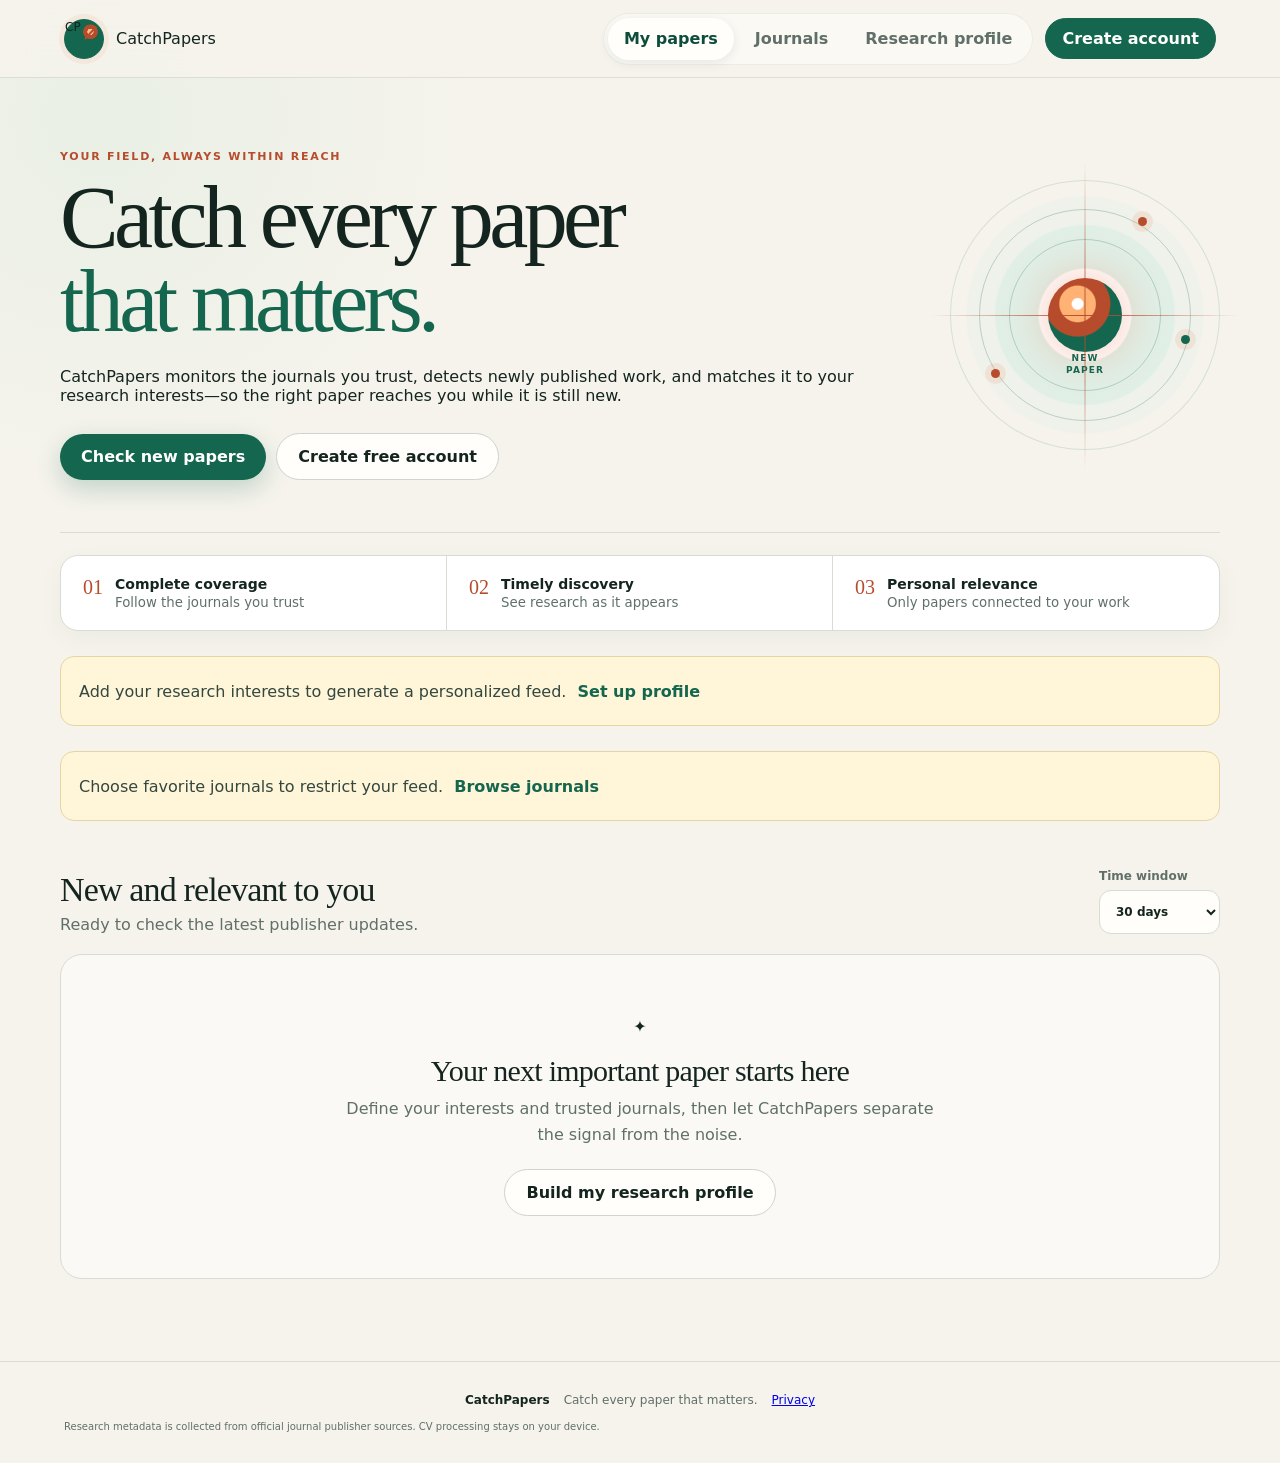
==== commit e322e279: "Complete CatchPapers core alerts" ====
--- a/index.html
+++ b/index.html
@@ -3,14 +3,25 @@
 <head>
   <meta charset="utf-8" />
   <meta name="viewport" content="width=device-width,initial-scale=1" />
-  <meta name="description" content="PaperFlare monitors the journals you trust and alerts you when newly published research matches your work." />
+  <meta name="description" content="CatchPapers monitors the journals you trust and alerts you when newly published research matches your work." />
   <meta name="theme-color" content="#1f684f" />
   <meta property="og:type" content="website" />
-  <meta property="og:title" content="PaperFlare — Never miss a paper that matters" />
+  <meta property="og:title" content="CatchPapers — Catch every paper that matters" />
   <meta property="og:description" content="Newly published research, matched to your interests and delivered without the noise." />
-  <meta property="og:url" content="https://1250570476.github.io/paper-radar/" />
-  <link rel="canonical" href="https://1250570476.github.io/paper-radar/" />
-  <title>PaperFlare — Never miss a paper that matters</title>
+  <meta property="og:url" content="https://catchpapers.app/" />
+  <link rel="canonical" href="https://catchpapers.app/" />
+  <title>CatchPapers — Catch every paper that matters</title>
+  <!-- Google Analytics: anonymous product usage only; no emails, CV text, interests, or paper metadata. -->
+  <script async src="https://www.googletagmanager.com/gtag/js?id=G-W74DSDD856"></script>
+  <script>
+    window.dataLayer = window.dataLayer || [];
+    function gtag(){dataLayer.push(arguments);}
+    gtag("js", new Date());
+    gtag("config", "G-W74DSDD856", {
+      allow_google_signals: false,
+      allow_ad_personalization_signals: false
+    });
+  </script>
   <link rel="stylesheet" href="styles.css?v=paperflare-1" />
   <link rel="stylesheet" href="progress.css?v=1" />
   <link rel="stylesheet" href="paperflare.css?v=1" />
@@ -18,7 +29,7 @@
 <body>
   <a class="skip-link" href="#main-content">Skip to content</a>
   <header class="topbar">
-    <a class="brand" href="#" aria-label="PaperFlare home"><span class="brand-mark" aria-hidden="true">PF</span><span>PaperFlare</span></a>
+    <a class="brand" href="#" aria-label="CatchPapers home"><span class="brand-mark" aria-hidden="true">CP</span><span>CatchPapers</span></a>
     <div class="top-actions">
       <nav aria-label="Primary navigation">
         <button class="nav-button active" data-view="feed">My papers</button>
@@ -32,12 +43,12 @@
   <main id="main-content">
     <section id="feed-view" class="view">
       <div class="hero">
-        <div><p class="eyebrow">YOUR FIELD, ALWAYS WITHIN REACH</p><h1>Never miss a paper<br><span>that matters.</span></h1>
-        <p>PaperFlare monitors the journals you trust, detects newly published work, and matches it to your research interests—so the right paper reaches you while it is still new.</p>
+        <div><p class="eyebrow">YOUR FIELD, ALWAYS WITHIN REACH</p><h1>Catch every paper<br><span>that matters.</span></h1>
+        <p>CatchPapers monitors the journals you trust, detects newly published work, and matches it to your research interests—so the right paper reaches you while it is still new.</p>
         <div class="hero-actions"><button id="refresh-button" class="primary">Check new papers</button><button class="secondary" type="button" data-open-account>Create free account</button></div></div>
         <div class="flare-visual" aria-hidden="true"><span class="flare-core"></span><span class="flare-ring ring-one"></span><span class="flare-ring ring-two"></span><i class="flare-dot dot-one"></i><i class="flare-dot dot-two"></i><i class="flare-dot dot-three"></i><strong>NEW<br>PAPER</strong></div>
       </div>
-      <div class="value-strip" aria-label="PaperFlare core values">
+      <div class="value-strip" aria-label="CatchPapers core values">
         <div><span>01</span><strong>Complete coverage</strong><small>Follow the journals you trust</small></div>
         <div><span>02</span><strong>Timely discovery</strong><small>See research as it appears</small></div>
         <div><span>03</span><strong>Personal relevance</strong><small>Only papers connected to your work</small></div>
@@ -48,11 +59,11 @@
         <label>Time window<select id="days-select"><option value="7">7 days</option><option value="30" selected>30 days</option><option value="90">90 days</option></select></label>
       </div>
       <div id="paper-list" class="paper-list"></div>
-      <div id="empty-state" class="empty"><div class="radar-icon">✦</div><h3>Your next important paper starts here</h3><p>Define your interests and trusted journals, then let PaperFlare separate the signal from the noise.</p><button class="secondary" data-go-profile>Build my research profile</button></div>
+      <div id="empty-state" class="empty"><div class="radar-icon">✦</div><h3>Your next important paper starts here</h3><p>Define your interests and trusted journals, then let CatchPapers separate the signal from the noise.</p><button class="secondary" data-go-profile>Build my research profile</button></div>
     </section>
 
     <section id="journals-view" class="view hidden">
-      <div class="section-heading"><p class="eyebrow">YOUR TRUSTED SOURCES</p><h1>Follow the journals that matter</h1><p>Choose the journals PaperFlare should watch. New articles are collected from official publisher pages and checked against your research profile.</p></div>
+      <div class="section-heading"><p class="eyebrow">YOUR TRUSTED SOURCES</p><h1>Follow the journals that matter</h1><p>Choose the journals CatchPapers should watch. New articles are collected from official publisher pages and checked against your research profile.</p></div>
       <article class="panel journal-browser">
         <div class="journal-search-row">
           <label class="field">Search journals by name or ISSN
@@ -68,10 +79,10 @@
     </section>
 
     <section id="profile-view" class="view hidden">
-      <div class="section-heading"><p class="eyebrow">PERSONAL RELEVANCE</p><h1>Teach PaperFlare what matters</h1><p>Your scientific interests guide every match. Until you connect an account, this profile remains only in this browser.</p></div>
+      <div class="section-heading"><p class="eyebrow">PERSONAL RELEVANCE</p><h1>Teach CatchPapers what matters</h1><p>Your scientific interests guide every match. Signed-in users can sync their interests and journal choices across devices; CV files and extracted CV text stay in this browser.</p></div>
       <form id="profile-form" class="profile-grid">
         <article class="panel">
-          <div class="step"><span>1</span><div><h2>Upload your CV</h2><p>PDF, TXT, or Markdown. We extract research terms locally in your browser.</p></div></div>
+          <div class="step"><span>1</span><div><h2>Upload your CV</h2><p>PDF, TXT, or Markdown. Extraction happens locally; your CV is never uploaded to CatchPapers.</p></div></div>
           <label class="dropzone" for="cv-file"><input id="cv-file" type="file" accept=".pdf,.txt,.md,text/plain,application/pdf" /><strong>Choose a CV file</strong><span id="file-label">or drag it here</span></label>
           <label class="field">Extracted CV text<textarea id="cv-text" rows="8" placeholder="Extracted text will appear here. You can also paste CV text directly."></textarea></label>
         </article>
@@ -101,29 +112,36 @@
     <button id="close-account" class="dialog-close" type="button" aria-label="Close account dialog">×</button>
     <div id="auth-forms">
       <p class="eyebrow">PERSONAL PAPER ALERTS</p>
-      <h2 id="account-title">Create your PaperFlare account</h2>
+      <h2 id="account-title">Create your CatchPapers account</h2>
       <p id="account-intro" class="dialog-intro">Save your research setup and choose how often you want relevant new-paper alerts.</p>
       <div class="auth-tabs" role="tablist" aria-label="Account options"><button id="signup-tab" class="active" type="button" role="tab" aria-selected="true">Create account</button><button id="signin-tab" type="button" role="tab" aria-selected="false">Sign in</button></div>
       <form id="auth-form">
         <label class="field">Email address<input id="auth-email" type="email" autocomplete="email" required placeholder="you@university.edu" /></label>
         <label class="field">Password<input id="auth-password" type="password" autocomplete="new-password" minlength="8" required placeholder="At least 8 characters" /></label>
-        <label id="alert-frequency-field" class="field">Email alert frequency<select id="alert-frequency"><option value="daily" selected>Daily digest</option><option value="instant">As soon as possible</option><option value="weekly">Weekly digest</option></select></label>
+        <label id="alert-frequency-field" class="field">Email alert frequency<select id="alert-frequency"><option value="daily" selected>Daily digest</option><option value="weekly">Weekly digest</option></select></label>
         <button id="auth-submit" class="primary auth-submit" type="submit">Create account</button>
         <p id="auth-status" class="auth-status" role="status" aria-live="polite"></p>
       </form>
-      <small class="privacy-note">PaperFlare never stores your password. Authentication is handled by Supabase, and email confirmation is required.</small>
+      <small class="privacy-note">CatchPapers never stores your password. Authentication is handled by Supabase, and email confirmation is required.</small>
     </div>
     <div id="account-panel" class="hidden">
-      <p class="eyebrow">YOUR ACCOUNT</p><h2>Welcome to PaperFlare</h2><p id="account-email" class="dialog-intro"></p>
+      <p class="eyebrow">YOUR ACCOUNT</p><h2>Welcome to CatchPapers</h2><p id="account-email" class="dialog-intro"></p>
       <div class="account-benefit"><strong>Alert preference</strong><span id="account-frequency">Daily digest</span></div>
-      <p class="account-note">Your account is ready. Profile syncing and automatic paper-email delivery are the next backend connection.</p>
-      <button id="signout-button" class="secondary" type="button">Sign out</button>
+      <form id="account-settings-form" class="account-settings-form">
+        <label class="field">Digest frequency<select id="account-alert-frequency"><option value="daily">Daily digest</option><option value="weekly">Weekly digest</option></select></label>
+        <label class="toggle-field"><input id="account-alerts-enabled" type="checkbox" checked /><span><strong>Email alerts</strong><small>Send newly matched papers to my account email</small></span></label>
+        <button id="save-account-settings" class="primary" type="submit">Save alert settings</button>
+        <p id="account-settings-status" class="auth-status" role="status" aria-live="polite"></p>
+      </form>
+      <p class="account-note">CatchPapers stores your research interests, selected journals, saved-paper IDs, and alert settings. It does not upload your CV or store your password.</p>
+      <div class="account-actions"><button id="signout-button" class="secondary" type="button">Sign out</button><button id="delete-account-button" class="danger-button" type="button">Delete account</button></div>
     </div>
   </dialog>
 
-  <footer><strong>PaperFlare</strong><span>Never miss a paper that matters.</span><small>Research metadata is collected from official journal publisher sources.</small></footer>
+  <footer><strong>CatchPapers</strong><span>Catch every paper that matters.</span><a href="privacy.html">Privacy</a><small>Research metadata is collected from official journal publisher sources. CV processing stays on your device.</small></footer>
+  <script src="analytics.js?v=1"></script>
   <script src="supabase-config.js"></script>
-  <script type="module" src="auth.js?v=1"></script>
-  <script type="module" src="app.js?v=relevance-iterative-2"></script>
+  <script type="module" src="auth.js?v=3"></script>
+  <script type="module" src="app.js?v=core-alerts-1"></script>
 </body>
 </html>
--- a/paperflare.css
+++ b/paperflare.css
@@ -39,6 +39,18 @@
 .account-benefit { display: flex; justify-content: space-between; gap: 20px; background: var(--mint); padding: 15px 17px; border-radius: 13px; margin: 20px 0; }
 .account-benefit span { color: var(--green); }
 .account-note { color: var(--muted); font-size: 14px; line-height: 1.5; }
+.account-settings-form { display: grid; gap: 14px; margin: 18px 0; }
+.toggle-field { display: flex; gap: 11px; align-items: flex-start; color: var(--ink); cursor: pointer; }
+.toggle-field input { width: 18px; height: 18px; margin-top: 2px; accent-color: var(--green); }
+.toggle-field span { display: grid; gap: 3px; }
+.toggle-field small { color: var(--muted); line-height: 1.4; }
+.account-actions { display: flex; justify-content: space-between; gap: 12px; padding-top: 16px; border-top: 1px solid var(--line); }
+.danger-button { border: 1px solid #d9aaa3; background: #fff; color: #a83c2f; border-radius: 10px; padding: 10px 14px; font-weight: 700; cursor: pointer; }
+.danger-button:hover { background: #fff3f1; }
+.policy-page { max-width: 760px; padding-top: 70px; padding-bottom: 90px; }
+.policy-page h1 { font-family: Georgia,serif; font-size: clamp(38px,6vw,62px); line-height: 1.04; font-weight: 500; }
+.policy-page h2 { margin-top: 34px; }
+.policy-page p { color: var(--muted); line-height: 1.75; }
 footer { display: flex; justify-content: center; align-items: center; gap: 14px; flex-wrap: wrap; }
 footer strong { color: var(--ink); }
 footer small { width: 100%; }
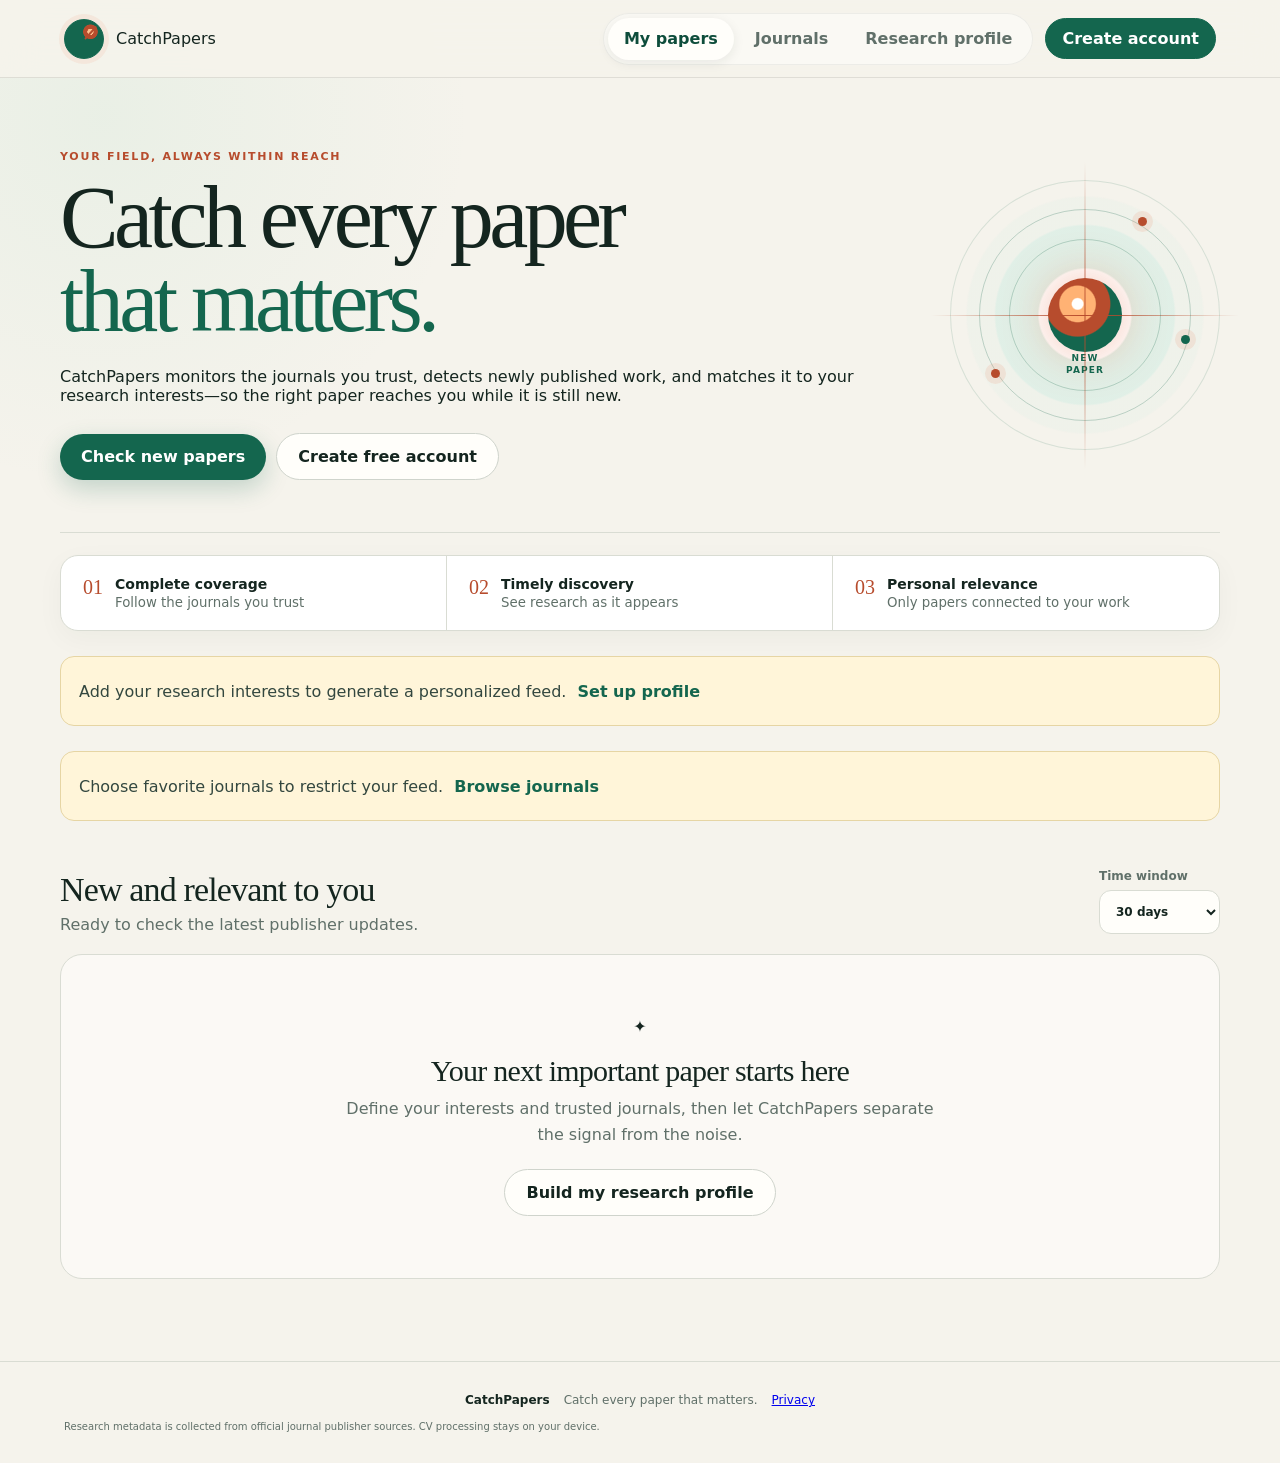
==== commit 8261545b: "Fix brand mark and expose account logout" ====
--- a/index.html
+++ b/index.html
@@ -24,12 +24,12 @@
   </script>
   <link rel="stylesheet" href="styles.css?v=paperflare-1" />
   <link rel="stylesheet" href="progress.css?v=1" />
-  <link rel="stylesheet" href="paperflare.css?v=1" />
+  <link rel="stylesheet" href="paperflare.css?v=2" />
 </head>
 <body>
   <a class="skip-link" href="#main-content">Skip to content</a>
   <header class="topbar">
-    <a class="brand" href="#" aria-label="CatchPapers home"><span class="brand-mark" aria-hidden="true">CP</span><span>CatchPapers</span></a>
+    <a class="brand" href="#" aria-label="CatchPapers home"><span class="brand-mark" aria-hidden="true"></span><span>CatchPapers</span></a>
     <div class="top-actions">
       <nav aria-label="Primary navigation">
         <button class="nav-button active" data-view="feed">My papers</button>
@@ -125,7 +125,7 @@
       <small class="privacy-note">CatchPapers never stores your password. Authentication is handled by Supabase, and email confirmation is required.</small>
     </div>
     <div id="account-panel" class="hidden">
-      <p class="eyebrow">YOUR ACCOUNT</p><h2>Welcome to CatchPapers</h2><p id="account-email" class="dialog-intro"></p>
+      <div class="account-heading"><div><p class="eyebrow">YOUR ACCOUNT</p><h2>Welcome to CatchPapers</h2><p id="account-email" class="dialog-intro"></p></div><button id="signout-button" class="logout-button" type="button">Log out</button></div>
       <div class="account-benefit"><strong>Alert preference</strong><span id="account-frequency">Daily digest</span></div>
       <form id="account-settings-form" class="account-settings-form">
         <label class="field">Digest frequency<select id="account-alert-frequency"><option value="daily">Daily digest</option><option value="weekly">Weekly digest</option></select></label>
@@ -134,7 +134,7 @@
         <p id="account-settings-status" class="auth-status" role="status" aria-live="polite"></p>
       </form>
       <p class="account-note">CatchPapers stores your research interests, selected journals, saved-paper IDs, and alert settings. It does not upload your CV or store your password.</p>
-      <div class="account-actions"><button id="signout-button" class="secondary" type="button">Sign out</button><button id="delete-account-button" class="danger-button" type="button">Delete account</button></div>
+      <div class="account-actions"><button id="delete-account-button" class="danger-button" type="button">Delete account</button></div>
     </div>
   </dialog>
 
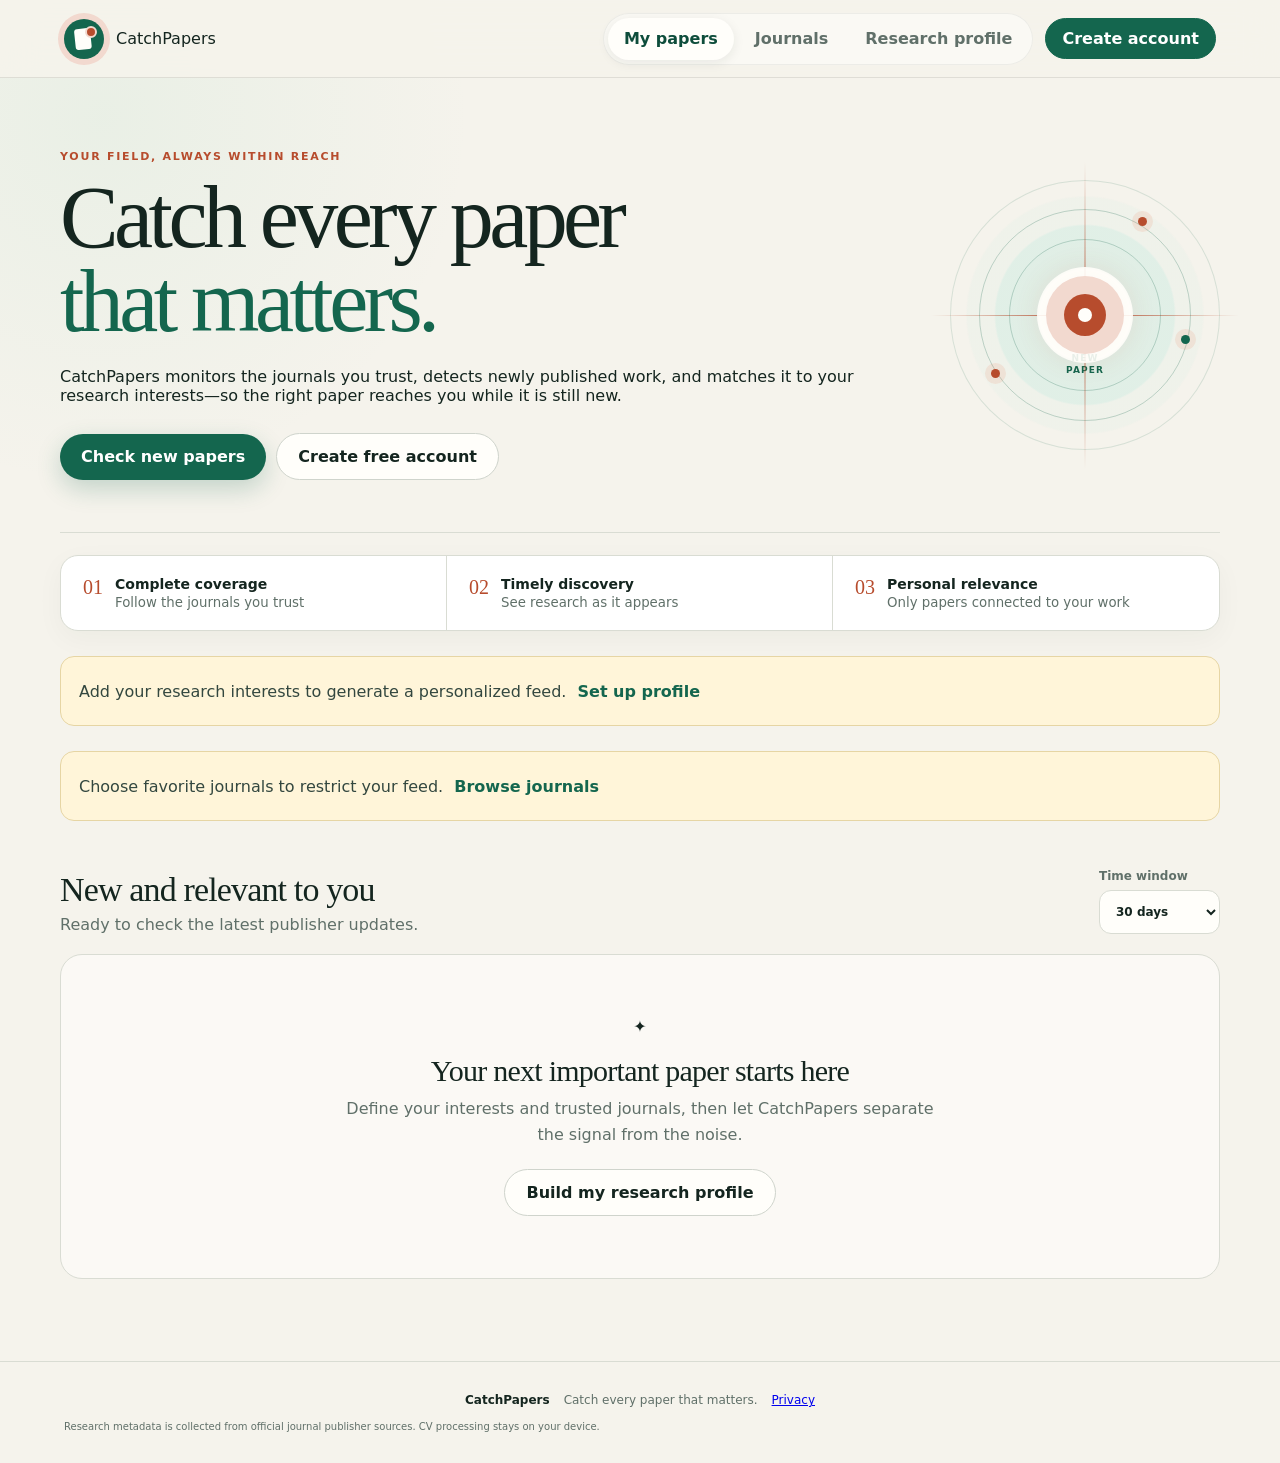
==== commit d9d6a255: "Add starred paper library" ====
--- a/index.html
+++ b/index.html
@@ -22,9 +22,9 @@
       allow_ad_personalization_signals: false
     });
   </script>
-  <link rel="stylesheet" href="styles.css?v=paperflare-1" />
+  <link rel="stylesheet" href="styles.css?v=paper-previews-1" />
   <link rel="stylesheet" href="progress.css?v=1" />
-  <link rel="stylesheet" href="paperflare.css?v=2" />
+  <link rel="stylesheet" href="paperflare.css?v=3" />
 </head>
 <body>
   <a class="skip-link" href="#main-content">Skip to content</a>
@@ -133,6 +133,10 @@
         <button id="save-account-settings" class="primary" type="submit">Save alert settings</button>
         <p id="account-settings-status" class="auth-status" role="status" aria-live="polite"></p>
       </form>
+      <section class="starred-library" aria-labelledby="starred-title">
+        <div class="starred-library-heading"><div><p class="eyebrow">YOUR LIBRARY</p><h3 id="starred-title">Starred papers</h3></div><span id="starred-count">0 saved</span></div>
+        <div id="starred-papers" class="starred-papers"><p class="starred-empty">Star papers in your feed to keep them here.</p></div>
+      </section>
       <p class="account-note">CatchPapers stores your research interests, selected journals, saved-paper IDs, and alert settings. It does not upload your CV or store your password.</p>
       <div class="account-actions"><button id="delete-account-button" class="danger-button" type="button">Delete account</button></div>
     </div>
@@ -142,6 +146,6 @@
   <script src="analytics.js?v=1"></script>
   <script src="supabase-config.js"></script>
   <script type="module" src="auth.js?v=3"></script>
-  <script type="module" src="app.js?v=core-alerts-1"></script>
+  <script type="module" src="app.js?v=paper-previews-1"></script>
 </body>
 </html>
--- a/paperflare.css
+++ b/paperflare.css
@@ -1,12 +1,16 @@
 .top-actions { display: flex; align-items: center; gap: 8px; }
 .account-button { border: 1px solid var(--green); background: var(--green); color: #fff; border-radius: 999px; padding: 10px 16px; font-weight: 750; cursor: pointer; margin-left: 4px; }
-.brand-mark { background: radial-gradient(circle at 67% 31%, #ffc08d 0 8%, var(--orange) 9% 19%, var(--green) 21% 100%); font-size: 12px; box-shadow: 0 0 0 5px rgba(228,110,68,.09); }
+.brand-mark { border: 0; background: var(--green); box-shadow: 0 0 0 6px var(--orange-soft); }
+.brand-mark::before { left: 50%; top: 50%; bottom: auto; width: 16px; height: 21px; border-radius: 3px; background: var(--card); transform: translate(-50%,-50%) rotate(-6deg); }
+.brand-mark::after { content: ""; position: absolute; right: 7px; top: 7px; width: 8px; height: 8px; border-radius: 50%; background: var(--orange); border: 2px solid var(--orange-soft); }
 .hero { min-height: 430px; display: grid; grid-template-columns: minmax(0,1fr) 300px; align-items: center; padding: 72px 0 52px; gap: 54px; }
 .hero-actions { display: flex; align-items: center; gap: 10px; margin-top: 28px; }
 .flare-visual { width: 270px; height: 270px; position: relative; display: grid; place-items: center; justify-self: end; border-radius: 50%; background: radial-gradient(circle,rgba(255,255,255,.92) 0 24%,rgba(217,238,229,.75) 25% 47%,rgba(217,238,229,.18) 48% 62%,transparent 63%); border: 1px solid rgba(31,104,79,.14); }
 .flare-visual:before,.flare-visual:after { content: ""; position: absolute; inset: 50% -20px auto; height: 1px; background: linear-gradient(90deg,transparent,var(--orange),transparent); }
 .flare-visual:after { transform: rotate(90deg); }
-.flare-core { width: 74px; height: 74px; border-radius: 50%; background: radial-gradient(circle at 40% 35%,#fff 0 8%,#ffb274 10% 27%,var(--orange) 29% 49%,var(--green) 51%); box-shadow: 0 0 45px rgba(228,110,68,.42); }
+.flare-core { position: relative; z-index: 2; width: 78px; height: 78px; border-radius: 50%; background: var(--orange-soft); box-shadow: 0 0 0 9px rgba(255,254,250,.9), 0 0 38px rgba(183,76,45,.2); }
+.flare-core::before { content: ""; position: absolute; inset: 18px; border-radius: 50%; background: var(--orange); }
+.flare-core::after { content: ""; position: absolute; left: 50%; top: 50%; width: 14px; height: 14px; border-radius: 50%; background: var(--card); transform: translate(-50%,-50%); }
 .flare-ring { position: absolute; border: 1px solid rgba(31,104,79,.25); border-radius: 50%; }
 .ring-one { inset: 58px; }
 .ring-two { inset: 28px; }
@@ -21,7 +25,7 @@
 .value-strip span { grid-row: 1/3; color: var(--orange); font-family: Georgia,serif; font-size: 20px; }
 .value-strip strong { font-size: 14px; }
 .value-strip small { color: var(--muted); margin-top: 3px; }
-.account-dialog { width: min(510px,calc(100vw - 28px)); border: 0; border-radius: 24px; padding: 34px; overflow: visible; color: var(--ink); background: #fff; box-shadow: 0 32px 100px rgba(20,34,29,.3); }
+.account-dialog { width: min(510px,calc(100vw - 28px)); max-height: calc(100vh - 32px); border: 0; border-radius: 24px; padding: 34px; overflow: auto; color: var(--ink); background: #fff; box-shadow: 0 32px 100px rgba(20,34,29,.3); }
 .account-dialog::backdrop { background: rgba(14,30,24,.6); backdrop-filter: blur(5px); }
 .account-dialog h2 { font-family: Georgia,serif; font-size: 35px; line-height: 1.08; margin: 8px 0 12px; font-weight: 500; }
 .dialog-intro { color: var(--muted); line-height: 1.55; margin: 0 0 22px; }
@@ -38,13 +42,18 @@
 .privacy-note { display: block; color: var(--muted); line-height: 1.5; border-top: 1px solid var(--line); padding-top: 16px; margin-top: 10px; }
 .account-benefit { display: flex; justify-content: space-between; gap: 20px; background: var(--mint); padding: 15px 17px; border-radius: 13px; margin: 20px 0; }
 .account-benefit span { color: var(--green); }
+.account-heading { display: flex; justify-content: space-between; align-items: flex-start; gap: 18px; padding-right: 34px; }
+.account-heading h2 { margin-top: 8px; }
+.account-heading .dialog-intro { margin-bottom: 0; overflow-wrap: anywhere; }
+.logout-button { flex: none; min-height: 40px; border: 1px solid #b9c7c0; border-radius: 999px; padding: 9px 15px; background: var(--card); color: var(--green-dark); font-weight: 750; cursor: pointer; }
+.logout-button:hover { border-color: var(--green); background: #f1f7f3; }
 .account-note { color: var(--muted); font-size: 14px; line-height: 1.5; }
 .account-settings-form { display: grid; gap: 14px; margin: 18px 0; }
 .toggle-field { display: flex; gap: 11px; align-items: flex-start; color: var(--ink); cursor: pointer; }
 .toggle-field input { width: 18px; height: 18px; margin-top: 2px; accent-color: var(--green); }
 .toggle-field span { display: grid; gap: 3px; }
 .toggle-field small { color: var(--muted); line-height: 1.4; }
-.account-actions { display: flex; justify-content: space-between; gap: 12px; padding-top: 16px; border-top: 1px solid var(--line); }
+.account-actions { display: flex; justify-content: flex-end; gap: 12px; padding-top: 16px; border-top: 1px solid var(--line); }
 .danger-button { border: 1px solid #d9aaa3; background: #fff; color: #a83c2f; border-radius: 10px; padding: 10px 14px; font-weight: 700; cursor: pointer; }
 .danger-button:hover { background: #fff3f1; }
 .policy-page { max-width: 760px; padding-top: 70px; padding-bottom: 90px; }
@@ -55,4 +64,4 @@
 footer strong { color: var(--ink); }
 footer small { width: 100%; }
 @media (max-width: 900px) { .topbar { height: auto; min-height: 72px; padding-top: 10px; padding-bottom: 10px; } .top-actions { align-items: flex-end; } .topbar nav { flex-wrap: wrap; justify-content: flex-end; } .hero { grid-template-columns: 1fr; } .flare-visual { display: none; } }
-@media (max-width: 760px) { .brand span:last-child { display: none; } .top-actions { gap: 3px; } .nav-button { padding: 9px 8px; } .nav-button[data-view="profile"] { display: none; } .account-button { padding: 9px 12px; } .hero-actions { align-items: stretch; flex-direction: column; } .hero-actions .primary,.hero-actions .secondary { width: 100%; } .value-strip { grid-template-columns: 1fr; } .value-strip div { border-right: 0; border-bottom: 1px solid var(--line); } .value-strip div:last-child { border-bottom: 0; } .account-dialog { padding: 30px 22px 24px; } }
+@media (max-width: 760px) { .brand span:last-child { display: none; } .top-actions { gap: 3px; } .nav-button { padding: 9px 8px; } .nav-button[data-view="profile"] { display: none; } .account-button { padding: 9px 12px; } .hero-actions { align-items: stretch; flex-direction: column; } .hero-actions .primary,.hero-actions .secondary { width: 100%; } .value-strip { grid-template-columns: 1fr; } .value-strip div { border-right: 0; border-bottom: 1px solid var(--line); } .value-strip div:last-child { border-bottom: 0; } .account-dialog { padding: 30px 22px 24px; } .account-heading { display: block; padding-right: 32px; } .logout-button { margin-top: 14px; } }
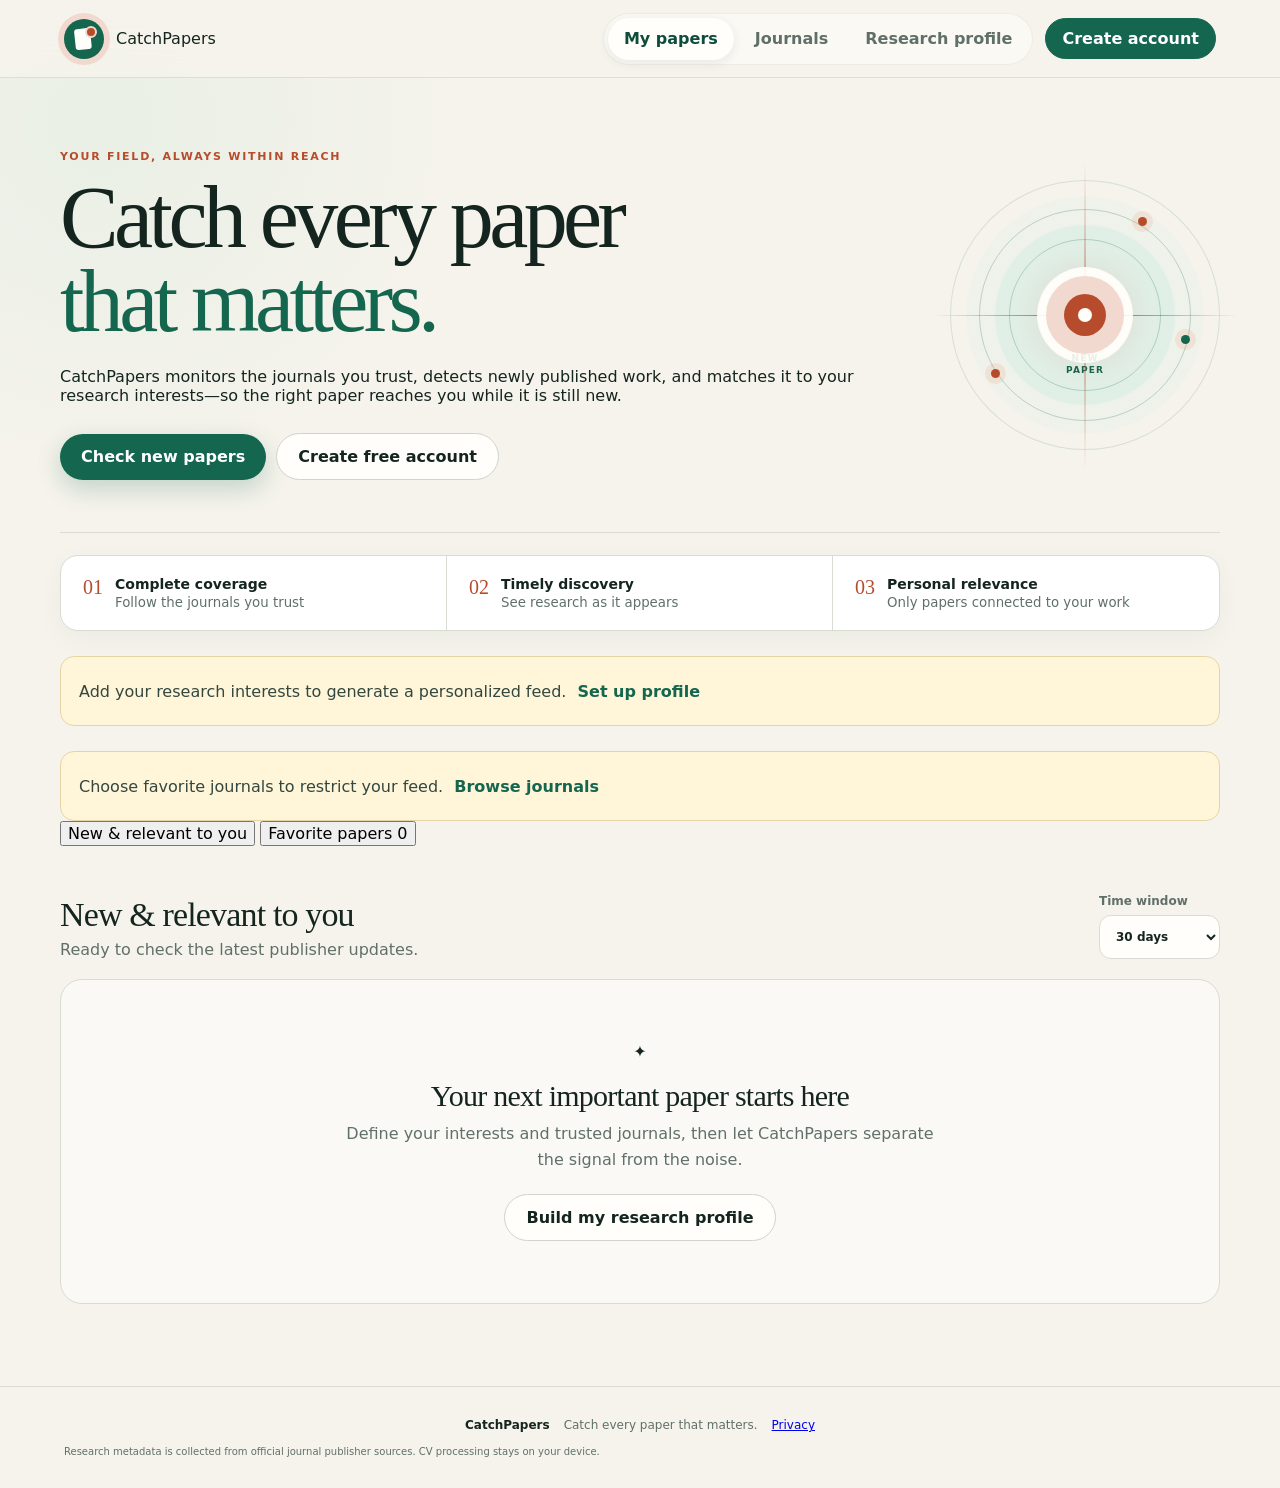
==== commit 0833454b: "Move favorite papers to main feed tabs" ====
--- a/index.html
+++ b/index.html
@@ -22,7 +22,7 @@
       allow_ad_personalization_signals: false
     });
   </script>
-  <link rel="stylesheet" href="styles.css?v=paper-previews-1" />
+  <link rel="stylesheet" href="styles.css?v=favorite-tabs-1" />
   <link rel="stylesheet" href="progress.css?v=1" />
   <link rel="stylesheet" href="paperflare.css?v=3" />
 </head>
@@ -55,11 +55,21 @@
       </div>
       <div id="profile-warning" class="notice hidden">Add your research interests to generate a personalized feed. <button data-go-profile>Set up profile</button></div>
       <div id="journal-warning" class="notice hidden">Choose favorite journals to restrict your feed. <button data-go-journals>Browse journals</button></div>
-      <div class="feed-toolbar"><div><h2>New and relevant to you</h2><p id="feed-status">Ready to check the latest publisher updates.</p></div>
-        <label>Time window<select id="days-select"><option value="7">7 days</option><option value="30" selected>30 days</option><option value="90">90 days</option></select></label>
+      <div class="paper-tabs" role="tablist" aria-label="Paper collections">
+        <button id="relevant-papers-tab" class="paper-tab active" type="button" role="tab" aria-selected="true" aria-controls="relevant-papers-panel" data-paper-tab="relevant">New &amp; relevant to you</button>
+        <button id="favorite-papers-tab" class="paper-tab" type="button" role="tab" aria-selected="false" aria-controls="favorite-papers-panel" data-paper-tab="favorites">Favorite papers <span id="favorite-tab-count">0</span></button>
       </div>
-      <div id="paper-list" class="paper-list"></div>
-      <div id="empty-state" class="empty"><div class="radar-icon">✦</div><h3>Your next important paper starts here</h3><p>Define your interests and trusted journals, then let CatchPapers separate the signal from the noise.</p><button class="secondary" data-go-profile>Build my research profile</button></div>
+      <section id="relevant-papers-panel" class="paper-tab-panel" role="tabpanel" aria-labelledby="relevant-papers-tab">
+        <div class="feed-toolbar"><div><h2>New &amp; relevant to you</h2><p id="feed-status">Ready to check the latest publisher updates.</p></div>
+          <label>Time window<select id="days-select"><option value="7">7 days</option><option value="30" selected>30 days</option><option value="90">90 days</option></select></label>
+        </div>
+        <div id="paper-list" class="paper-list"></div>
+        <div id="empty-state" class="empty"><div class="radar-icon">✦</div><h3>Your next important paper starts here</h3><p>Define your interests and trusted journals, then let CatchPapers separate the signal from the noise.</p><button class="secondary" data-go-profile>Build my research profile</button></div>
+      </section>
+      <section id="favorite-papers-panel" class="paper-tab-panel hidden" role="tabpanel" aria-labelledby="favorite-papers-tab">
+        <div class="feed-toolbar"><div><h2>Favorite papers</h2><p id="favorite-paper-count">0 saved papers</p></div></div>
+        <div id="favorite-paper-list" class="paper-list"></div>
+      </section>
     </section>
 
     <section id="journals-view" class="view hidden">
@@ -133,10 +143,6 @@
         <button id="save-account-settings" class="primary" type="submit">Save alert settings</button>
         <p id="account-settings-status" class="auth-status" role="status" aria-live="polite"></p>
       </form>
-      <section class="starred-library" aria-labelledby="starred-title">
-        <div class="starred-library-heading"><div><p class="eyebrow">YOUR LIBRARY</p><h3 id="starred-title">Starred papers</h3></div><span id="starred-count">0 saved</span></div>
-        <div id="starred-papers" class="starred-papers"><p class="starred-empty">Star papers in your feed to keep them here.</p></div>
-      </section>
       <p class="account-note">CatchPapers stores your research interests, selected journals, saved-paper IDs, and alert settings. It does not upload your CV or store your password.</p>
       <div class="account-actions"><button id="delete-account-button" class="danger-button" type="button">Delete account</button></div>
     </div>
@@ -146,6 +152,6 @@
   <script src="analytics.js?v=1"></script>
   <script src="supabase-config.js"></script>
   <script type="module" src="auth.js?v=3"></script>
-  <script type="module" src="app.js?v=paper-previews-1"></script>
+  <script type="module" src="app.js?v=favorite-tabs-1"></script>
 </body>
 </html>
--- a/styles.css
+++ b/styles.css
@@ -123,7 +123,7 @@
 .feed-toolbar select { display: block; min-height: 44px; margin-top: 7px; border: 1px solid var(--line); background: var(--card); border-radius: 12px; padding: 9px 34px 9px 12px; color: var(--ink); }
 
 .paper-list { display: grid; gap: 14px; }
-.paper-card { position: relative; background: var(--card); border: 1px solid var(--line); border-radius: 19px; padding: 25px 27px; display: grid; grid-template-columns: 88px 1fr auto; gap: 23px; align-items: start; box-shadow: 0 3px 12px rgba(20,37,31,.035); transition: transform .18s ease, box-shadow .18s ease, border-color .18s ease; }
+.paper-card { position: relative; background: var(--card); border: 1px solid var(--line); border-radius: 19px; padding: 22px; display: grid; grid-template-columns: 190px 74px minmax(0,1fr) auto; gap: 20px; align-items: start; box-shadow: 0 3px 12px rgba(20,37,31,.035); transition: transform .18s ease, box-shadow .18s ease, border-color .18s ease; }
 .paper-card::before { content: ""; position: absolute; left: -1px; top: 24px; bottom: 24px; width: 3px; border-radius: 0 3px 3px 0; background: var(--green); opacity: .75; }
 .paper-card:hover { transform: translateY(-2px); border-color: #c1cac4; box-shadow: var(--shadow); }
 .score { width: 74px; height: 74px; border-radius: 50%; display: grid; place-items: center; background: conic-gradient(var(--green) calc(var(--score)*1%), var(--mint) 0); position: relative; }
@@ -137,6 +137,14 @@
 .paper-actions { display: flex; gap: 7px; }
 .icon-button { border: 1px solid var(--line); background: var(--card); width: 42px; height: 42px; border-radius: 50%; cursor: pointer; text-decoration: none; color: var(--ink); display: grid; place-items: center; }
 .icon-button:hover { border-color: var(--green); color: var(--green); }
+.paper-preview { position: relative; display: grid; width: 190px; aspect-ratio: 4/3; overflow: hidden; border: 1px solid var(--line); border-radius: 13px; background: linear-gradient(145deg,#eef5f0,#faf3ed); text-decoration: none; }
+.paper-preview img { position: relative; z-index: 2; width: 100%; height: 100%; object-fit: contain; background: white; }
+.paper-preview-label { position: absolute; z-index: 3; left: 7px; right: 7px; bottom: 7px; padding: 5px 7px; border-radius: 7px; color: white; background: rgba(14,40,31,.78); font-size: 9px; font-weight: 750; line-height: 1.25; }
+.paper-preview-fallback { position: absolute; inset: 0; display: grid; place-content: center; justify-items: center; color: var(--green-dark); }
+.paper-preview-fallback i { width: 46px; height: 34px; margin-bottom: 8px; border: 1.5px solid rgba(20,102,78,.42); border-radius: 6px; background: linear-gradient(135deg,transparent 47%,rgba(20,102,78,.25) 48% 52%,transparent 53%); }
+.paper-preview-fallback strong { font-family: Georgia,serif; font-weight: 500; }
+.paper-preview-fallback small { color: var(--muted); }
+.paper-preview.image-loaded .paper-preview-fallback { display: none; }
 
 .empty { text-align: center; padding: 62px 24px; background: rgba(255,254,250,.65); border: 1px solid var(--line); border-radius: 22px; }
 .empty.compact { padding: 34px 20px; }
@@ -205,6 +213,9 @@
   .trust-strip > div { border-right: 0; border-bottom: 1px solid var(--line); padding-inline: 10px; }
   .trust-strip > div:last-child { border-bottom: 0; }
   .profile-grid { grid-template-columns: 1fr; }
+  .paper-card { grid-template-columns: 160px 62px minmax(0,1fr); }
+  .paper-preview { width: 160px; }
+  .paper-actions { grid-column: 3; }
   .panel.journals { grid-column: auto; }
   footer { grid-template-columns: 1fr; text-align: center; }
   footer p { text-align: center; }
@@ -224,7 +235,9 @@
   .hero-actions .primary { width: 100%; }
   .feed-toolbar { align-items: flex-start; margin-top: 36px; }
   .feed-toolbar label { display: none; }
-  .paper-card { grid-template-columns: 62px 1fr; padding: 19px; gap: 15px; }
+  .paper-card { grid-template-columns: 62px 1fr; padding: 16px; gap: 15px; }
+  .paper-preview { grid-column: 1/-1; width: 100%; aspect-ratio: 16/9; }
+  .paper-content { min-width: 0; }
   .score { width: 60px; height: 60px; }
   .score small { top: 39px; }
   .paper-actions { grid-column: 2; }
--- a/paperflare.css
+++ b/paperflare.css
@@ -49,6 +49,21 @@
 .logout-button:hover { border-color: var(--green); background: #f1f7f3; }
 .account-note { color: var(--muted); font-size: 14px; line-height: 1.5; }
 .account-settings-form { display: grid; gap: 14px; margin: 18px 0; }
+.starred-library { margin: 24px 0 20px; padding-top: 22px; border-top: 1px solid var(--line); }
+.starred-library-heading { display: flex; align-items: end; justify-content: space-between; gap: 16px; margin-bottom: 12px; }
+.starred-library-heading h3 { margin: 4px 0 0; font-family: Georgia,serif; font-size: 25px; font-weight: 500; }
+.starred-library-heading > span { color: var(--muted); font-size: 12px; }
+.starred-papers { display: grid; gap: 9px; max-height: 330px; overflow: auto; padding-right: 3px; }
+.starred-paper { display: grid; grid-template-columns: 72px minmax(0,1fr) 32px; gap: 11px; align-items: center; padding: 9px; border: 1px solid var(--line); border-radius: 12px; background: #fbfbf8; }
+.starred-paper .paper-preview.compact { width: 72px; aspect-ratio: 4/3; border-radius: 8px; }
+.starred-paper .paper-preview-label,.starred-paper .paper-preview-fallback strong,.starred-paper .paper-preview-fallback small { display: none; }
+.starred-paper .paper-preview-fallback i { width: 28px; height: 21px; margin: 0; }
+.starred-paper small { color: var(--orange); font-size: 9px; text-transform: uppercase; letter-spacing: .04em; }
+.starred-paper h4 { margin: 3px 0 0; font-family: Georgia,serif; font-size: 15px; line-height: 1.25; font-weight: 500; }
+.starred-paper h4 a { color: var(--ink); text-decoration: none; }
+.starred-paper h4 a:hover { color: var(--green); text-decoration: underline; }
+.unstar-paper { width: 30px; height: 30px; border: 0; border-radius: 50%; background: var(--orange-soft); color: var(--orange); cursor: pointer; }
+.starred-empty { margin: 0; padding: 18px; border: 1px dashed var(--line); border-radius: 12px; color: var(--muted); text-align: center; font-size: 13px; }
 .toggle-field { display: flex; gap: 11px; align-items: flex-start; color: var(--ink); cursor: pointer; }
 .toggle-field input { width: 18px; height: 18px; margin-top: 2px; accent-color: var(--green); }
 .toggle-field span { display: grid; gap: 3px; }
